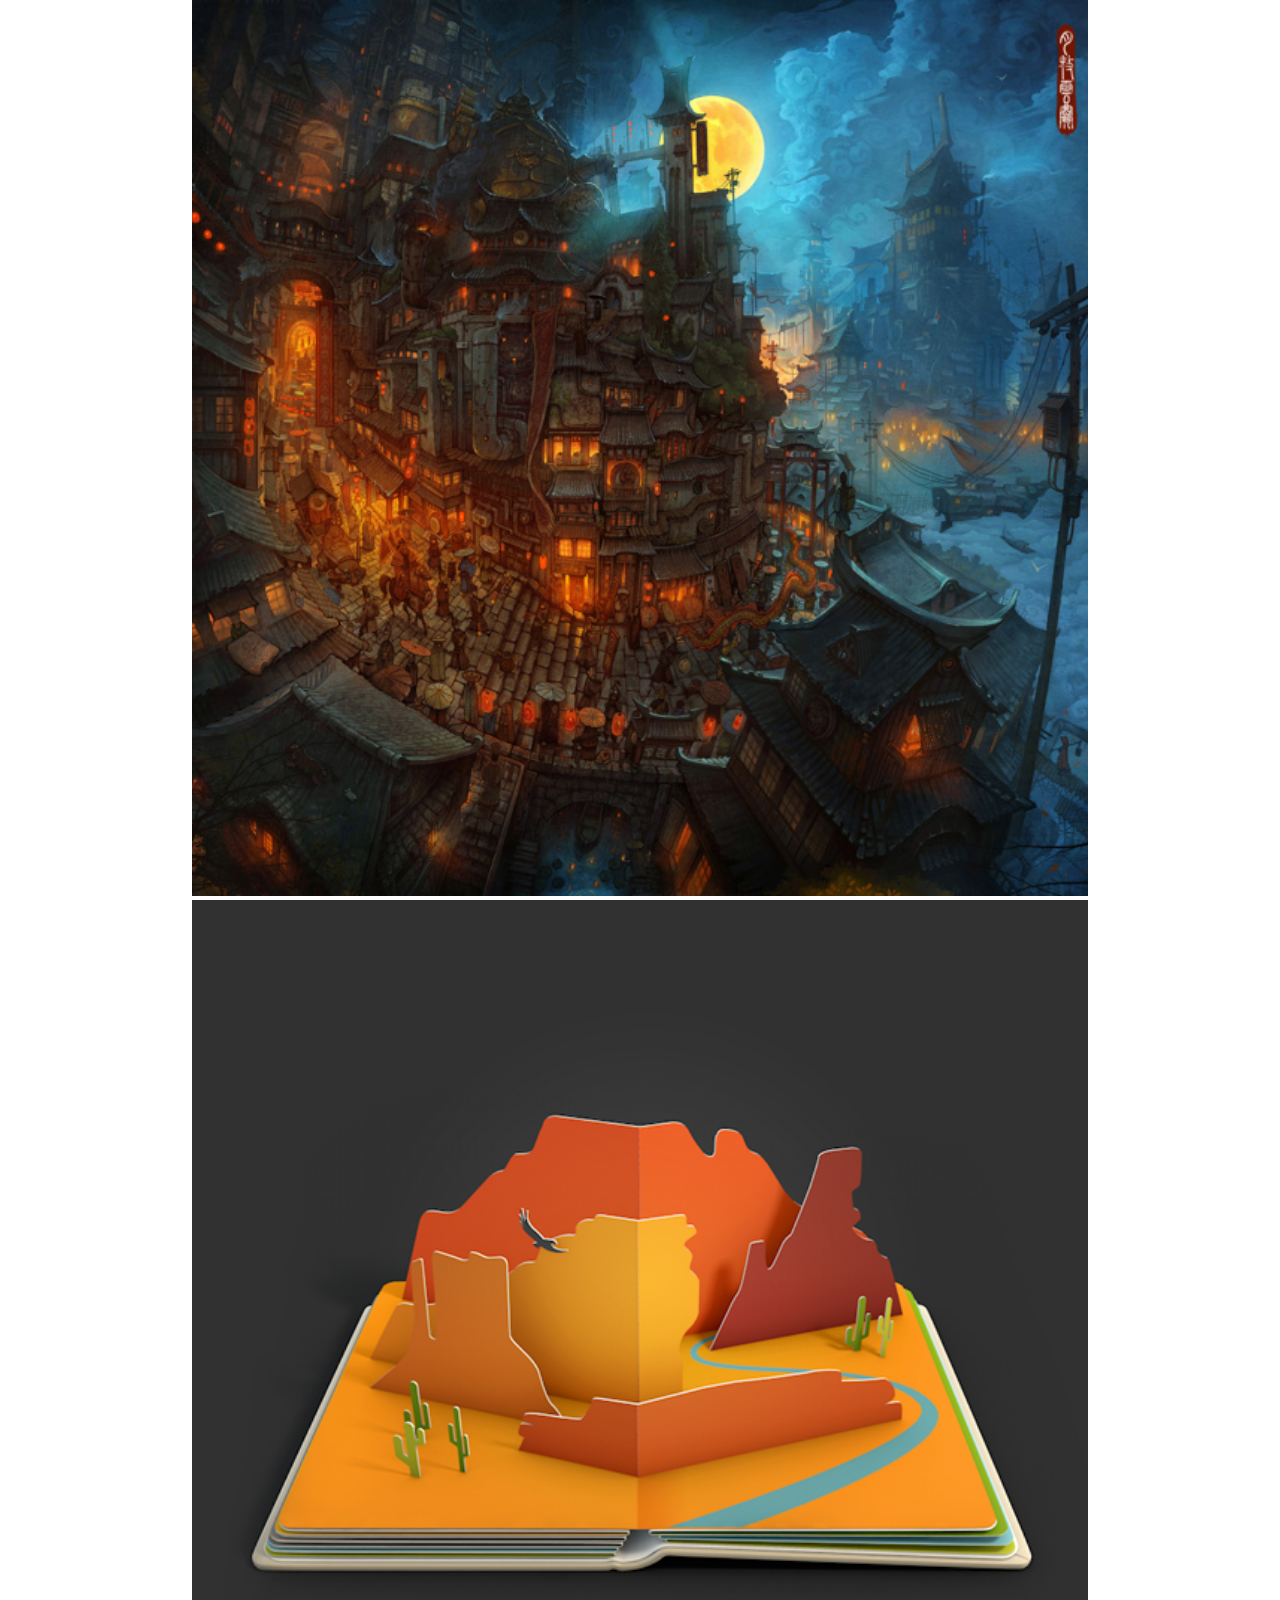
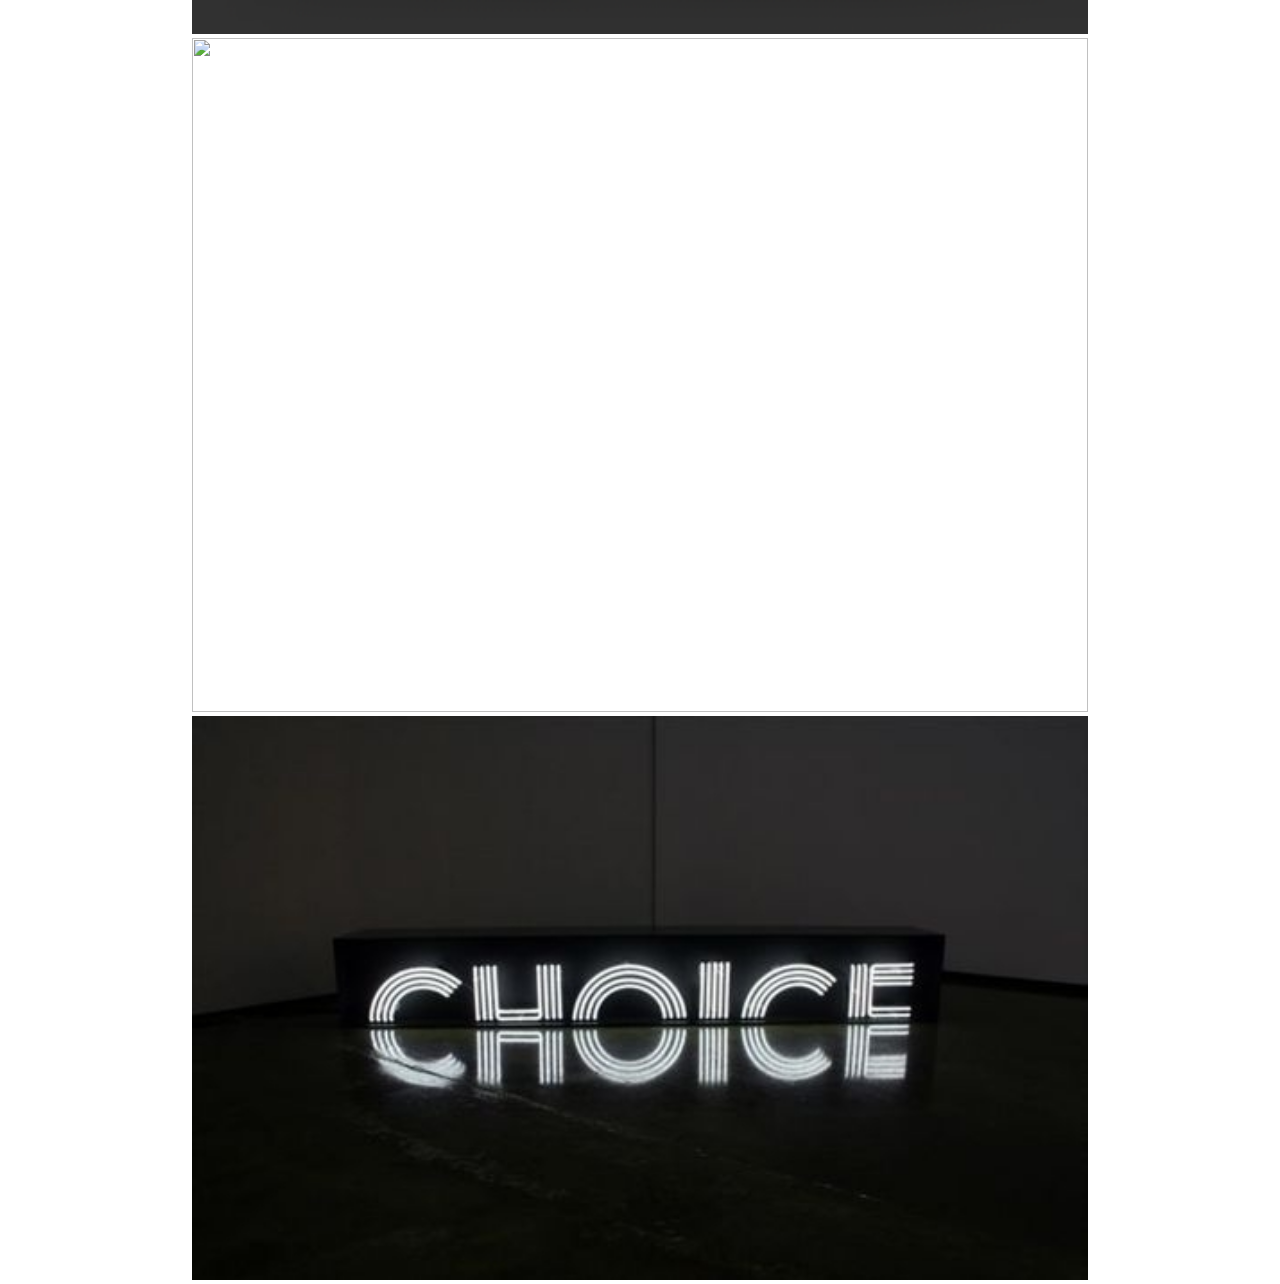
==== index.html @ 01463ad2 "About to bug-fix with multiple images" ====
<!DOCTYPE html>
<html lang="en">
<head>
	<meta charset="UTF-8">
	<title>crackedImg</title>
	<link rel="stylesheet" href="styles/styles.css">
</head>
<body>
	<div class="wrapper clearfix">
		
		<div>
			<img src="images/9d5d58497e0741fa01ae45ed56ce94bb.jpg" height="526" width="700" alt="">
		</div>
		<div>
			<img src="images/38ab490ac9da95a3adce149856a6990c.png" height="526" width="700" alt="">
		</div>
		<div>
			<img src="images/1483011695.jpg" height="526" width="700" alt="">
		</div>
		<div>
			<img src="images/1177456442404_Od2iTbej_l.jpg" height="526" width="700" alt="">
		</div>

	</div>


	<script src="https://ajax.googleapis.com/ajax/libs/jquery/1.10.2/jquery.min.js"></script>
	<script src="script/crackedImg.js"></script>
	<script src="script/script.js"></script>
</body>
</html>
---- styles/styles.css ----
article,aside,details,figcaption,figure,footer,header,hgroup,nav,section,summary{display:block}audio,canvas,video{display:inline-block}audio:not([controls]){display:none;height:0}[hidden]{display:none}html{font-family:sans-serif;-webkit-text-size-adjust:100%;-ms-text-size-adjust:100%}a:focus{outline:thin dotted}a:active,a:hover{outline:0}h1{font-size:2em}abbr[title]{border-bottom:1px dotted}b,strong{font-weight:700}dfn{font-style:italic}mark{background:#ff0;color:#000}code,kbd,pre,samp{font-family:monospace,serif;font-size:1em}pre{white-space:pre-wrap;word-wrap:break-word}q{quotes:\201C \201D \2018 \2019}small{font-size:80%}sub,sup{font-size:75%;line-height:0;position:relative;vertical-align:baseline}sup{top:-0.5em}sub{bottom:-0.25em}img{border:0}svg:not(:root){overflow:hidden}fieldset{border:1px solid silver;margin:0 2px;padding:0.35em 0.625em 0.75em}button,input,select,textarea{font-family:inherit;font-size:100%;margin:0}button,input{line-height:normal}button,html input[type=button],input[type=reset],input[type=submit]{-webkit-appearance:button;cursor:pointer}button[disabled],input[disabled]{cursor:default}input[type=checkbox],input[type=radio]{box-sizing:border-box;padding:0}input[type=search]{-webkit-appearance:textfield;-moz-box-sizing:content-box;-webkit-box-sizing:content-box;box-sizing:content-box}input[type=search]::-webkit-search-cancel-button,input[type=search]::-webkit-search-decoration{-webkit-appearance:none}textarea{overflow:auto;vertical-align:top}table{border-collapse:collapse;border-spacing:0}body,figure{margin:0}legend,button::-moz-focus-inner,input::-moz-focus-inner{border:0;padding:0}.clearfix:after{visibility:hidden;display:block;font-size:0;content:" ";clear:both;height:0}*{-moz-box-sizing:border-box;-webkit-box-sizing:border-box;box-sizing:border-box}html,body,img{width:100%;height:100%;margin:0;padding:0}.wrapper{width:70%;height:70%;margin:0 auto;position:relative}.box{position:realtive;border:1px solid rgba(0,0,0,0.2)}.hider{opacity:0}.crack1{position:absolute;-webkit-clip-path:polygon(33% 0%, 33% 50%, 0% 50%, 0% 0%);opacity:1}.crack2{position:absolute;-webkit-clip-path:polygon(66% 0%, 66% 50%, 33% 50%, 33% 0%);opacity:0.9}.crack3{position:absolute;-webkit-clip-path:polygon(100% 0%, 100% 50%, 66% 50%, 66% 0%);opacity:0.7}.crack4{position:absolute;-webkit-clip-path:polygon(100% 50%, 100% 100%, 66% 100%, 66% 50%);opacity:0.6}.crack5{position:absolute;-webkit-clip-path:polygon(66% 50%, 66% 100%, 33% 100%, 33% 50%);opacity:0.5}.crack6{position:absolute;-webkit-clip-path:polygon(33% 25%, 33% 100%, 0% 100%, 0% 25%);opacity:0.4}
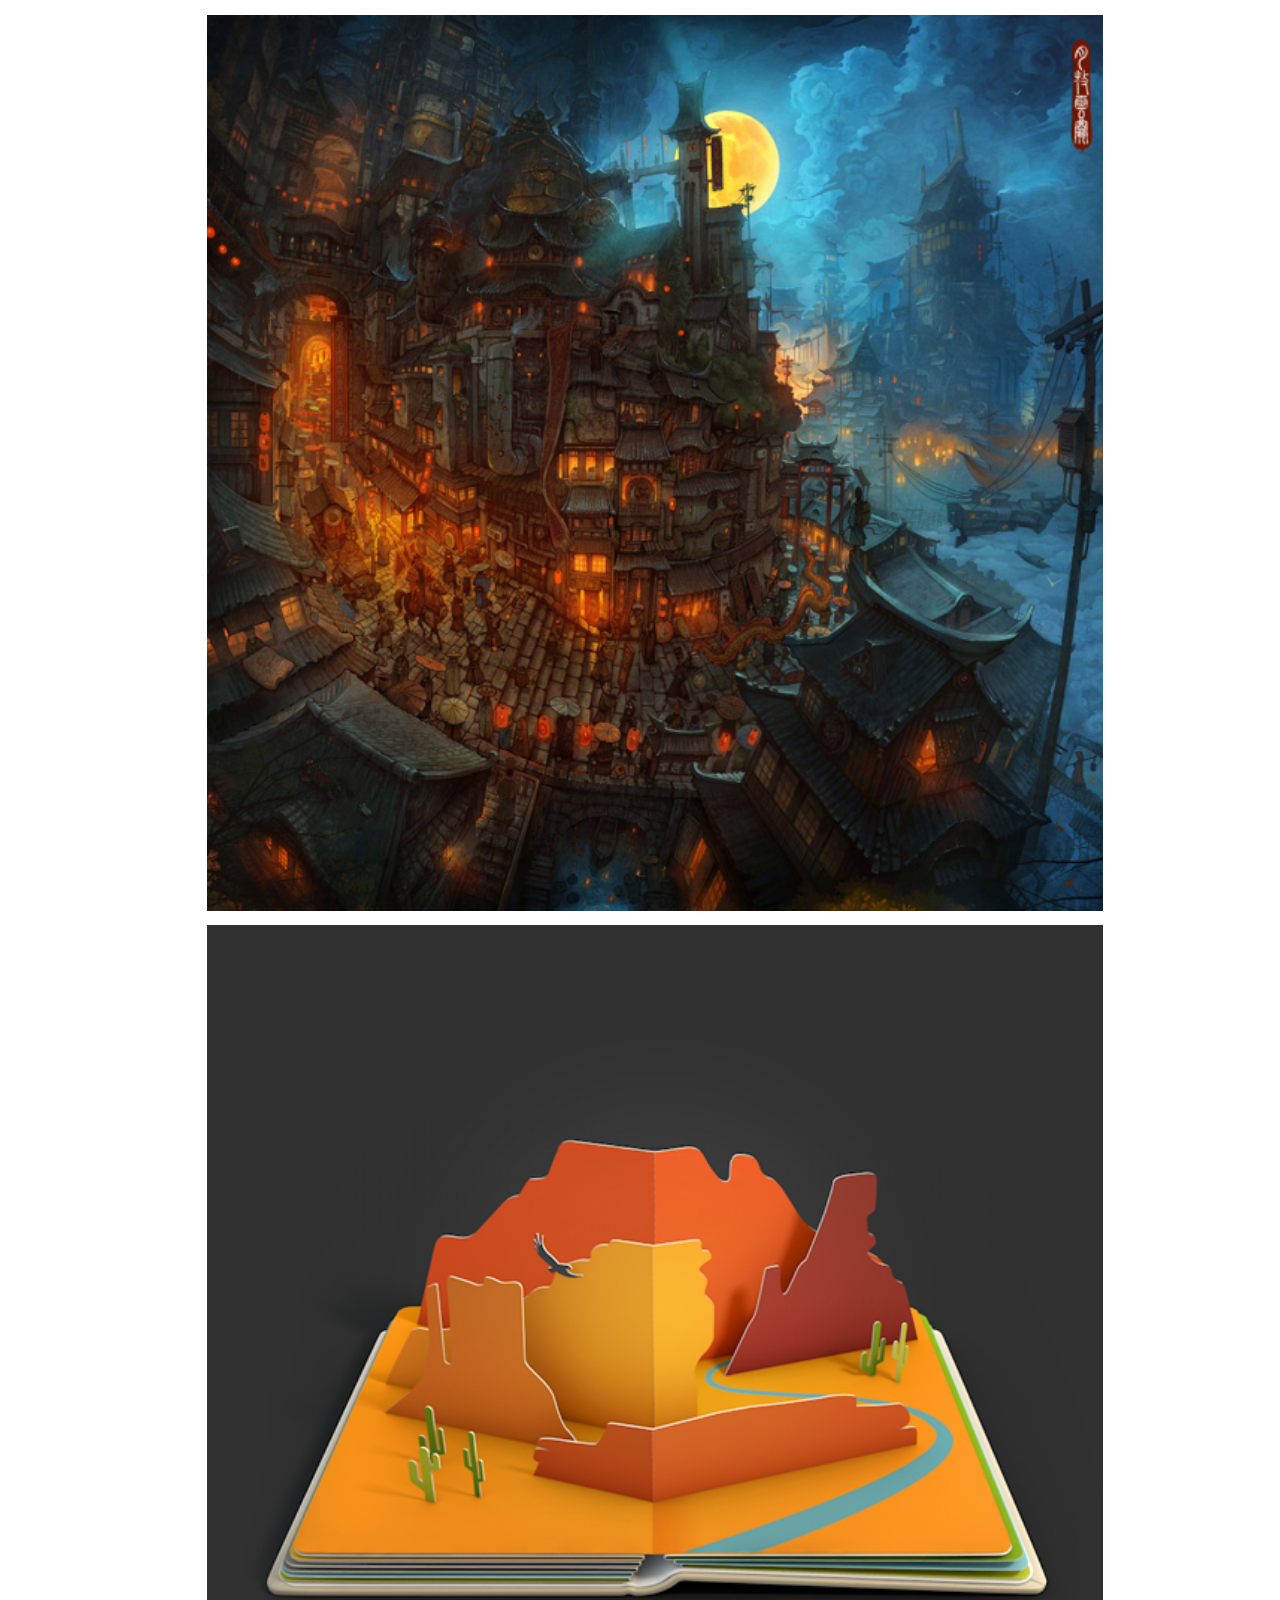
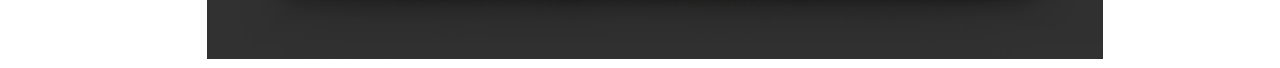
==== commit f0638836: "Plugin finished. Documentation page still needed" ====
--- a/index.html
+++ b/index.html
@@ -8,24 +8,24 @@
 <body>
 	<div class="wrapper clearfix">
 		
-		<div>
+		<div class="img_holder">
 			<img src="images/9d5d58497e0741fa01ae45ed56ce94bb.jpg" height="526" width="700" alt="">
 		</div>
 		<div>
 			<img src="images/38ab490ac9da95a3adce149856a6990c.png" height="526" width="700" alt="">
 		</div>
-		<div>
+		<!-- <div>
 			<img src="images/1483011695.jpg" height="526" width="700" alt="">
 		</div>
 		<div>
 			<img src="images/1177456442404_Od2iTbej_l.jpg" height="526" width="700" alt="">
-		</div>
+		</div> -->
 
 	</div>
 
 
 	<script src="https://ajax.googleapis.com/ajax/libs/jquery/1.10.2/jquery.min.js"></script>
-	<script src="script/crackedImg.js"></script>
+	<script src="script/jquery.crackerJack.js"></script>
 	<script src="script/script.js"></script>
 </body>
 </html>--- a/styles/styles.css
+++ b/styles/styles.css
@@ -1 +1 @@
-article,aside,details,figcaption,figure,footer,header,hgroup,nav,section,summary{display:block}audio,canvas,video{display:inline-block}audio:not([controls]){display:none;height:0}[hidden]{display:none}html{font-family:sans-serif;-webkit-text-size-adjust:100%;-ms-text-size-adjust:100%}a:focus{outline:thin dotted}a:active,a:hover{outline:0}h1{font-size:2em}abbr[title]{border-bottom:1px dotted}b,strong{font-weight:700}dfn{font-style:italic}mark{background:#ff0;color:#000}code,kbd,pre,samp{font-family:monospace,serif;font-size:1em}pre{white-space:pre-wrap;word-wrap:break-word}q{quotes:\201C \201D \2018 \2019}small{font-size:80%}sub,sup{font-size:75%;line-height:0;position:relative;vertical-align:baseline}sup{top:-0.5em}sub{bottom:-0.25em}img{border:0}svg:not(:root){overflow:hidden}fieldset{border:1px solid silver;margin:0 2px;padding:0.35em 0.625em 0.75em}button,input,select,textarea{font-family:inherit;font-size:100%;margin:0}button,input{line-height:normal}button,html input[type=button],input[type=reset],input[type=submit]{-webkit-appearance:button;cursor:pointer}button[disabled],input[disabled]{cursor:default}input[type=checkbox],input[type=radio]{box-sizing:border-box;padding:0}input[type=search]{-webkit-appearance:textfield;-moz-box-sizing:content-box;-webkit-box-sizing:content-box;box-sizing:content-box}input[type=search]::-webkit-search-cancel-button,input[type=search]::-webkit-search-decoration{-webkit-appearance:none}textarea{overflow:auto;vertical-align:top}table{border-collapse:collapse;border-spacing:0}body,figure{margin:0}legend,button::-moz-focus-inner,input::-moz-focus-inner{border:0;padding:0}.clearfix:after{visibility:hidden;display:block;font-size:0;content:" ";clear:both;height:0}*{-moz-box-sizing:border-box;-webkit-box-sizing:border-box;box-sizing:border-box}html,body,img{width:100%;height:100%;margin:0;padding:0}.wrapper{width:70%;height:70%;margin:0 auto;position:relative}.box{position:realtive;border:1px solid rgba(0,0,0,0.2)}.hider{opacity:0}.crack1{position:absolute;-webkit-clip-path:polygon(33% 0%, 33% 50%, 0% 50%, 0% 0%);opacity:1}.crack2{position:absolute;-webkit-clip-path:polygon(66% 0%, 66% 50%, 33% 50%, 33% 0%);opacity:0.9}.crack3{position:absolute;-webkit-clip-path:polygon(100% 0%, 100% 50%, 66% 50%, 66% 0%);opacity:0.7}.crack4{position:absolute;-webkit-clip-path:polygon(100% 50%, 100% 100%, 66% 100%, 66% 50%);opacity:0.6}.crack5{position:absolute;-webkit-clip-path:polygon(66% 50%, 66% 100%, 33% 100%, 33% 50%);opacity:0.5}.crack6{position:absolute;-webkit-clip-path:polygon(33% 25%, 33% 100%, 0% 100%, 0% 25%);opacity:0.4}+article,aside,details,figcaption,figure,footer,header,hgroup,nav,section,summary{display:block}audio,canvas,video{display:inline-block}audio:not([controls]){display:none;height:0}[hidden]{display:none}html{font-family:sans-serif;-webkit-text-size-adjust:100%;-ms-text-size-adjust:100%}a:focus{outline:thin dotted}a:active,a:hover{outline:0}h1{font-size:2em}abbr[title]{border-bottom:1px dotted}b,strong{font-weight:700}dfn{font-style:italic}mark{background:#ff0;color:#000}code,kbd,pre,samp{font-family:monospace,serif;font-size:1em}pre{white-space:pre-wrap;word-wrap:break-word}q{quotes:\201C \201D \2018 \2019}small{font-size:80%}sub,sup{font-size:75%;line-height:0;position:relative;vertical-align:baseline}sup{top:-0.5em}sub{bottom:-0.25em}img{border:0}svg:not(:root){overflow:hidden}fieldset{border:1px solid silver;margin:0 2px;padding:0.35em 0.625em 0.75em}button,input,select,textarea{font-family:inherit;font-size:100%;margin:0}button,input{line-height:normal}button,html input[type=button],input[type=reset],input[type=submit]{-webkit-appearance:button;cursor:pointer}button[disabled],input[disabled]{cursor:default}input[type=checkbox],input[type=radio]{box-sizing:border-box;padding:0}input[type=search]{-webkit-appearance:textfield;-moz-box-sizing:content-box;-webkit-box-sizing:content-box;box-sizing:content-box}input[type=search]::-webkit-search-cancel-button,input[type=search]::-webkit-search-decoration{-webkit-appearance:none}textarea{overflow:auto;vertical-align:top}table{border-collapse:collapse;border-spacing:0}body,figure{margin:0}legend,button::-moz-focus-inner,input::-moz-focus-inner{border:0;padding:0}.clearfix:after{visibility:hidden;display:block;font-size:0;content:" ";clear:both;height:0}*{-moz-box-sizing:border-box;-webkit-box-sizing:border-box;box-sizing:border-box}html,body,img{width:100%;height:100%;margin:5px;padding:0}.wrapper{width:70%;height:70%;margin:0 auto;position:relative}.img_holder{position:relative}.hider{display:none}.box1,.box2,.box3,.box4,.box5,.box6,.box7,.box8,.box9,.box10,.box11,.box12,.box13,.box14,.box15,.box16,.box17,.box18,.box19,.box20,.box21,.box22{position:relative}.crack1{position:absolute;-webkit-animation:go_01 2.5s cubic-bezier(0.47, 0, 0.745, 0.715);-webkit-animation-fill-mode:both}@-webkit-keyframes go_01{0%{-webkit-clip-path:polygon(16% 0%, 28.1% 21%, 40.1% 33%, 50% 50%, 36% 40%, 22% 33%, 0% 16%, 0% 0%);padding-top:0}95%{-webkit-clip-path:polygon(16% 0%, 28.1% 21%, 40.1% 33%, 50% 49.9%, 36% 40%, 22% 33%, 0% 15.5%, 0% 0%);padding-top:0}100%{-webkit-clip-path:polygon(16% 0.5%, 27.5% 21%, 40% 33%, 50% 49.5%, 36% 40%, 22% 33%, 0% 16%, 0% 0%);padding-top:5px}}.crack2{position:absolute;-webkit-animation:go_02 2.5s cubic-bezier(0.47, 0, 0.745, 0.715);-webkit-animation-fill-mode:both}@-webkit-keyframes go_02{0%{-webkit-clip-path:polygon(33% 0%, 40.1% 18%, 45.1% 30%, 50% 50%, 40% 33%, 28% 21%, 16% 0%, 24% 0%)}95%{-webkit-clip-path:polygon(33% 0%, 40.1% 18%, 45.1% 30%, 50% 50%, 40% 33%, 28% 21%, 16% 0%, 24% 0%)}100%{-webkit-clip-path:polygon(31.9% 0.5%, 39.65% 18%, 44.9% 30%, 50% 50%, 40% 33%, 28% 21%, 16% 0%, 24% 0%)}}.crack3{position:absolute;-webkit-animation:go_03 2.5s cubic-bezier(0.47, 0, 0.745, 0.715);-webkit-animation-fill-mode:both}@-webkit-keyframes go_03{0%{-webkit-clip-path:polygon(50% 0%, 50.1% 16%, 50.1% 33%, 50% 50%, 45% 30%, 40% 18%, 33% 0%, 41% 0%);padding-top:0}95%{-webkit-clip-path:polygon(49.5% 0%, 50.1% 16%, 50.1% 33%, 50% 50%, 45.1% 30%, 40% 18%, 33.5% 0%, 41% 0%);padding-top:0}100%{-webkit-clip-path:polygon(49% 0%, 50% 16%, 50% 33%, 50% 50%, 45% 30%, 40.2% 18%, 34% 2%, 41% 0.3%);padding-top:5px}}.crack4{position:absolute;-webkit-animation:go_04 2.5s cubic-bezier(0.47, 0, 0.745, 0.715);-webkit-animation-fill-mode:both}@-webkit-keyframes go_04{0%{-webkit-clip-path:polygon(66% 0%, 60.1% 18%, 55.1% 30%, 50% 50%, 50% 33%, 50% 16%, 50% 0%, 58% 0%)}95%{-webkit-clip-path:polygon(66% 0%, 59.5% 18%, 54.8% 30%, 50% 50%, 50% 33%, 50% 16%, 50% 0%, 58% 0%)}100%{-webkit-clip-path:polygon(65% 0%, 60% 18%, 54.6% 30%, 50% 50%, 50.1% 33%, 50.25% 16%, 52% 0.15%, 54% 1%)}}.crack5{position:absolute;-webkit-animation:go_05 2.5s cubic-bezier(0.47, 0, 0.745, 0.715);-webkit-animation-fill-mode:both}@-webkit-keyframes go_05{0%{-webkit-clip-path:polygon(83% 0%, 72.1% 21%, 58.1% 33%, 50% 50%, 55% 30%, 60% 18%, 66% 0%, 74% 0%);padding-bottom:0}95%{-webkit-clip-path:polygon(83% 0%, 72.1% 21%, 58.1% 33%, 50% 50%, 55% 30%, 60% 18%, 66% 0%, 74% 0%);padding-bottom:0}100%{-webkit-clip-path:polygon(81.5% 1.6%, 72% 21%, 57.8% 33.2%, 50% 50%, 55% 30%, 60% 18%, 66% 0%, 81.5% 0%);padding-bottom:5px}}.crack6{position:absolute;-webkit-animation:go_06 2.5s cubic-bezier(0.47, 0, 0.745, 0.715);-webkit-animation-fill-mode:both}@-webkit-keyframes go_06{0%{-webkit-clip-path:polygon(100% 0%, 100% 16%, 77% 33.1%, 63% 40.1%, 50% 50%, 58% 33%, 72% 21%, 83% 0%);padding-left:0}95%{-webkit-clip-path:polygon(100% 0%, 100% 16%, 77% 32.5%, 63% 40.1%, 50% 50%, 58% 33%, 72% 21%, 83% 0%);padding-left:0}100%{-webkit-clip-path:polygon(97% 1%, 100% 16%, 77% 32%, 63% 40%, 50% 50%, 58% 33%, 72% 21%, 83% 0%);padding-left:5px}}.crack7{position:absolute;-webkit-animation:go_07 2.5s cubic-bezier(0.47, 0, 0.745, 0.715);-webkit-animation-fill-mode:both}@-webkit-keyframes go_07{0%{-webkit-clip-path:polygon(100% 16%, 100% 25%, 100% 33%, 80% 40.1%, 64.1% 45%, 50% 50%, 63% 40%, 77% 33%);padding-right:0}95%{-webkit-clip-path:polygon(100% 16%, 100% 25%, 100% 32%, 80% 39.9%, 64.1% 45%, 50% 50%, 63% 40%, 77% 33%);padding-right:0}100%{-webkit-clip-path:polygon(100% 16%, 100% 26%, 100% 32.5%, 80% 39.8%, 64% 45%, 50% 50%, 63% 40%, 77% 33%);padding-right:5px}}.crack8{position:absolute;-webkit-animation:go_08 2.5s cubic-bezier(0.47, 0, 0.745, 0.715);-webkit-animation-fill-mode:both}@-webkit-keyframes go_08{0%{-webkit-clip-path:polygon(100% 33%, 100% 44%, 100% 50%, 83% 50.1%, 66% 50%, 50% 50%, 64% 45%, 80% 40%)}95%{-webkit-clip-path:polygon(100% 33%, 100% 44%, 100% 50%, 83% 50.1%, 66% 49.5%, 50% 50%, 64% 45%, 80% 40%)}100%{-webkit-clip-path:polygon(100% 33%, 100% 44%, 100% 50%, 83% 50%, 66% 49.8%, 50.4% 50%, 64% 45%, 80% 40%)}}.crack9{position:absolute;-webkit-animation:go_09 2.5s cubic-bezier(0.47, 0, 0.745, 0.715);-webkit-animation-fill-mode:both}@-webkit-keyframes go_09{0%{-webkit-clip-path:polygon(100% 50%, 100% 58%, 100% 66%, 80% 60.1%, 64% 60.1%, 50% 50%, 66% 50%, 83% 50%);padding-right:0}95%{-webkit-clip-path:polygon(100% 50%, 100% 58%, 100% 66%, 80% 60.1%, 64% 59.9%, 50% 50%, 66% 50%, 83% 50%);padding-right:0}100%{-webkit-clip-path:polygon(100% 50%, 100% 58%, 100% 66%, 80% 59.8%, 64% 59.8%, 50% 50%, 66% 50%, 83% 50%);padding-right:3px}}.crack10{position:absolute;-webkit-animation:go_10 2.5s cubic-bezier(0.47, 0, 0.745, 0.715);-webkit-animation-fill-mode:both}@-webkit-keyframes go_10{0%{-webkit-clip-path:polygon(100% 66%, 100% 74%, 100% 83%, 76.9% 70%, 63% 64.1%, 50% 50%, 64% 60%, 80% 60%);padding-top:0}95%{-webkit-clip-path:polygon(100% 66%, 100% 74%, 100% 83%, 76.9% 70%, 63% 64.1%, 50% 50%, 64% 60%, 80% 60%);padding-top:0}100%{-webkit-clip-path:polygon(100% 66%, 100% 74%, 100% 83%, 77% 70%, 63% 63.7%, 50% 50%, 64% 60%, 80% 60%);padding-top:10px}}.crack11{position:absolute;-webkit-animation:go_11 2.5s cubic-bezier(0.47, 0, 0.745, 0.715);-webkit-animation-fill-mode:both}@-webkit-keyframes go_11{0%{-webkit-clip-path:polygon(100% 83%, 100% 100%, 83% 100%, 71.9% 75%, 58% 66.1%, 50% 50%, 63% 64%, 77% 70%)}95%{-webkit-clip-path:polygon(100% 83%, 100% 100%, 83% 99%, 71.9% 75%, 58% 66.1%, 50% 50%, 63% 64%, 77% 70%)}100%{-webkit-clip-path:polygon(100% 84%, 100% 100%, 84% 98%, 72% 75%, 58% 66%, 50% 50%, 63% 64%, 77% 68.6%)}}.crack12{position:absolute;-webkit-animation:go_12 2.5s cubic-bezier(0.47, 0, 0.745, 0.715);-webkit-animation-fill-mode:both}@-webkit-keyframes go_12{0%{-webkit-clip-path:polygon(72% 75%, 83% 100%, 74% 100%, 66% 100%, 59.9% 80%, 54.9% 70%, 50% 50%, 58% 66%)}95%{-webkit-clip-path:polygon(72% 75%, 83% 100%, 74% 100%, 66% 100%, 59.9% 80%, 54.9% 70%, 50% 50%, 58% 66%)}100%{-webkit-clip-path:polygon(72% 75%, 83% 100%, 74% 100%, 66% 100%, 60% 80%, 55% 70%, 50% 50%, 57.7% 66%)}}.crack13{position:absolute;-webkit-animation:go_13 2.5s cubic-bezier(0.47, 0, 0.745, 0.715);-webkit-animation-fill-mode:both}@-webkit-keyframes go_13{0%{-webkit-clip-path:polygon(60% 80%, 66% 100%, 58% 100%, 49.9% 100%, 50% 83%, 49.9% 66%, 50% 50%, 55% 70%);padding-bottom:0}95%{-webkit-clip-path:polygon(60% 80%, 66% 100%, 58% 100%, 49.9% 100%, 50% 83%, 49.9% 66%, 50% 51%, 55% 65%);padding-bottom:0}100%{-webkit-clip-path:polygon(59.9% 80%, 65% 100%, 58% 100%, 50% 100%, 50% 83%, 50% 66%, 50% 53.5%, 55% 70%);padding-bottom:10px}}.crack14{position:absolute;-webkit-animation:go_14 2.5s cubic-bezier(0.47, 0, 0.745, 0.715);-webkit-animation-fill-mode:both}@-webkit-keyframes go_14{0%{-webkit-clip-path:polygon(50% 50%, 50% 66%, 50% 83%, 50% 100%, 41% 100%, 33% 100%, 39.9% 80%, 45% 70%)}95%{-webkit-clip-path:polygon(50% 50%, 50% 66%, 50% 83%, 50% 100%, 41% 100%, 33% 100%, 39.9% 80%, 45% 70%)}100%{-webkit-clip-path:polygon(50% 50%, 49.8% 66%, 49.6% 83%, 49% 98%, 25% 100%, 33% 100%, 40% 80%, 45% 70%)}}.crack15{position:absolute;-webkit-animation:go_15 2.5s cubic-bezier(0.47, 0, 0.745, 0.715);-webkit-animation-fill-mode:both}@-webkit-keyframes go_15{0%{-webkit-clip-path:polygon(50% 50%, 45.1% 70%, 40% 80%, 33% 100%, 24% 100%, 16% 100%, 27.9% 75%, 40% 66%)}95%{-webkit-clip-path:polygon(49.9% 50%, 45.1% 70%, 40% 80%, 33% 100%, 24% 100%, 16.5% 100%, 27.9% 75%, 40% 66%)}100%{-webkit-clip-path:polygon(49.85% 50%, 44.5% 70%, 40% 80%, 31% 100%, 24% 100%, 16% 100%, 28% 75.4%, 40% 66%)}}.crack16{position:absolute;-webkit-animation:go_16 2.5s cubic-bezier(0.47, 0, 0.745, 0.715);-webkit-animation-fill-mode:both}@-webkit-keyframes go_16{0%{-webkit-clip-path:polygon(50% 50%, 40% 66.1%, 28% 75%, 16% 100%, 0% 100%, 0% 83%, 22% 69.9%, 36% 66%)}95%{-webkit-clip-path:polygon(50% 50%, 40% 66.1%, 28% 75%, 16% 100%, 0% 100%, 0% 83%, 22% 69.9%, 36% 66%)}100%{-webkit-clip-path:polygon(50% 50%, 40% 66%, 27.5% 74.75%, 14% 99.6%, 0% 100%, 0% 83%, 22% 70%, 36% 66%)}}.crack17{position:absolute;-webkit-animation:go_17 2.5s cubic-bezier(0.47, 0, 0.745, 0.715);-webkit-animation-fill-mode:both}@-webkit-keyframes go_17{0%{-webkit-clip-path:polygon(50% 50%, 36% 66.1%, 22% 70%, 0% 83%, 0% 74%, 0% 66%, 18% 59.9%, 34% 60%);padding-left:0}95%{-webkit-clip-path:polygon(50% 50%, 36% 66.1%, 22% 70%, 0% 83%, 0% 74%, 0% 66%, 18% 59.9%, 34% 60%);padding-left:0}100%{-webkit-clip-path:polygon(49% 51%, 36% 65.5%, 22% 70%, 0% 82.5%, 0% 74%, 0% 66%, 18% 60%, 34% 60%);padding-left:5px}}.crack18{position:absolute;-webkit-animation:go_18 2.5s cubic-bezier(0.47, 0, 0.745, 0.715);-webkit-animation-fill-mode:both}@-webkit-keyframes go_18{0%{-webkit-clip-path:polygon(50% 50%, 34% 60.1%, 18% 60%, 0% 66%, 0% 58%, 0% 50%, 16% 50%, 32% 50%);padding-left:0}95%{-webkit-clip-path:polygon(50% 50%, 34% 60.1%, 18% 60%, 0% 65.5%, 0% 58%, 0% 50%, 16% 50%, 32% 50.3%);padding-left:0}100%{-webkit-clip-path:polygon(50% 50%, 34% 60%, 18% 60%, 0% 64%, 0% 58%, 0% 50%, 16% 50%, 32% 51%);padding-left:5px}}.crack19{position:absolute;-webkit-animation:go_19 2.5s cubic-bezier(0.47, 0, 0.745, 0.715);-webkit-animation-fill-mode:both}@-webkit-keyframes go_19{0%{-webkit-clip-path:polygon(34% 45%, 50% 50%, 32% 50%, 16% 50%, 0% 50%, 0% 41%, 0% 33%, 18% 39.9%)}95%{-webkit-clip-path:polygon(34% 45%, 50% 50%, 32% 50%, 16% 50%, 0% 50%, 0% 41%, 0% 33%, 18% 39.9%)}100%{-webkit-clip-path:polygon(34% 45%, 49% 50%, 33% 50%, 16% 49.6%, 0% 50%, 1% 41%, 0% 34%, 18% 40%)}}.crack20{position:absolute;-webkit-animation:go_20 2.5s cubic-bezier(0.47, 0, 0.745, 0.715);-webkit-animation-fill-mode:both}@-webkit-keyframes go_20{0%{-webkit-clip-path:polygon(36% 39.9%, 50% 50%, 34% 45.1%, 18% 40%, 0% 33%, 0% 24%, 0% 16%, 22% 32.9%);padding-right:0}95%{-webkit-clip-path:polygon(36% 39.9%, 50% 50%, 34% 45.1%, 18% 40%, 0% 33%, 0% 24%, 0% 16%, 22% 32.9%);padding-right:0}100%{-webkit-clip-path:polygon(36% 40%, 50% 50%, 34% 45%, 18% 40%, 0% 33%, 0% 24%, 0% 18%, 22% 33%);padding-right:5px}}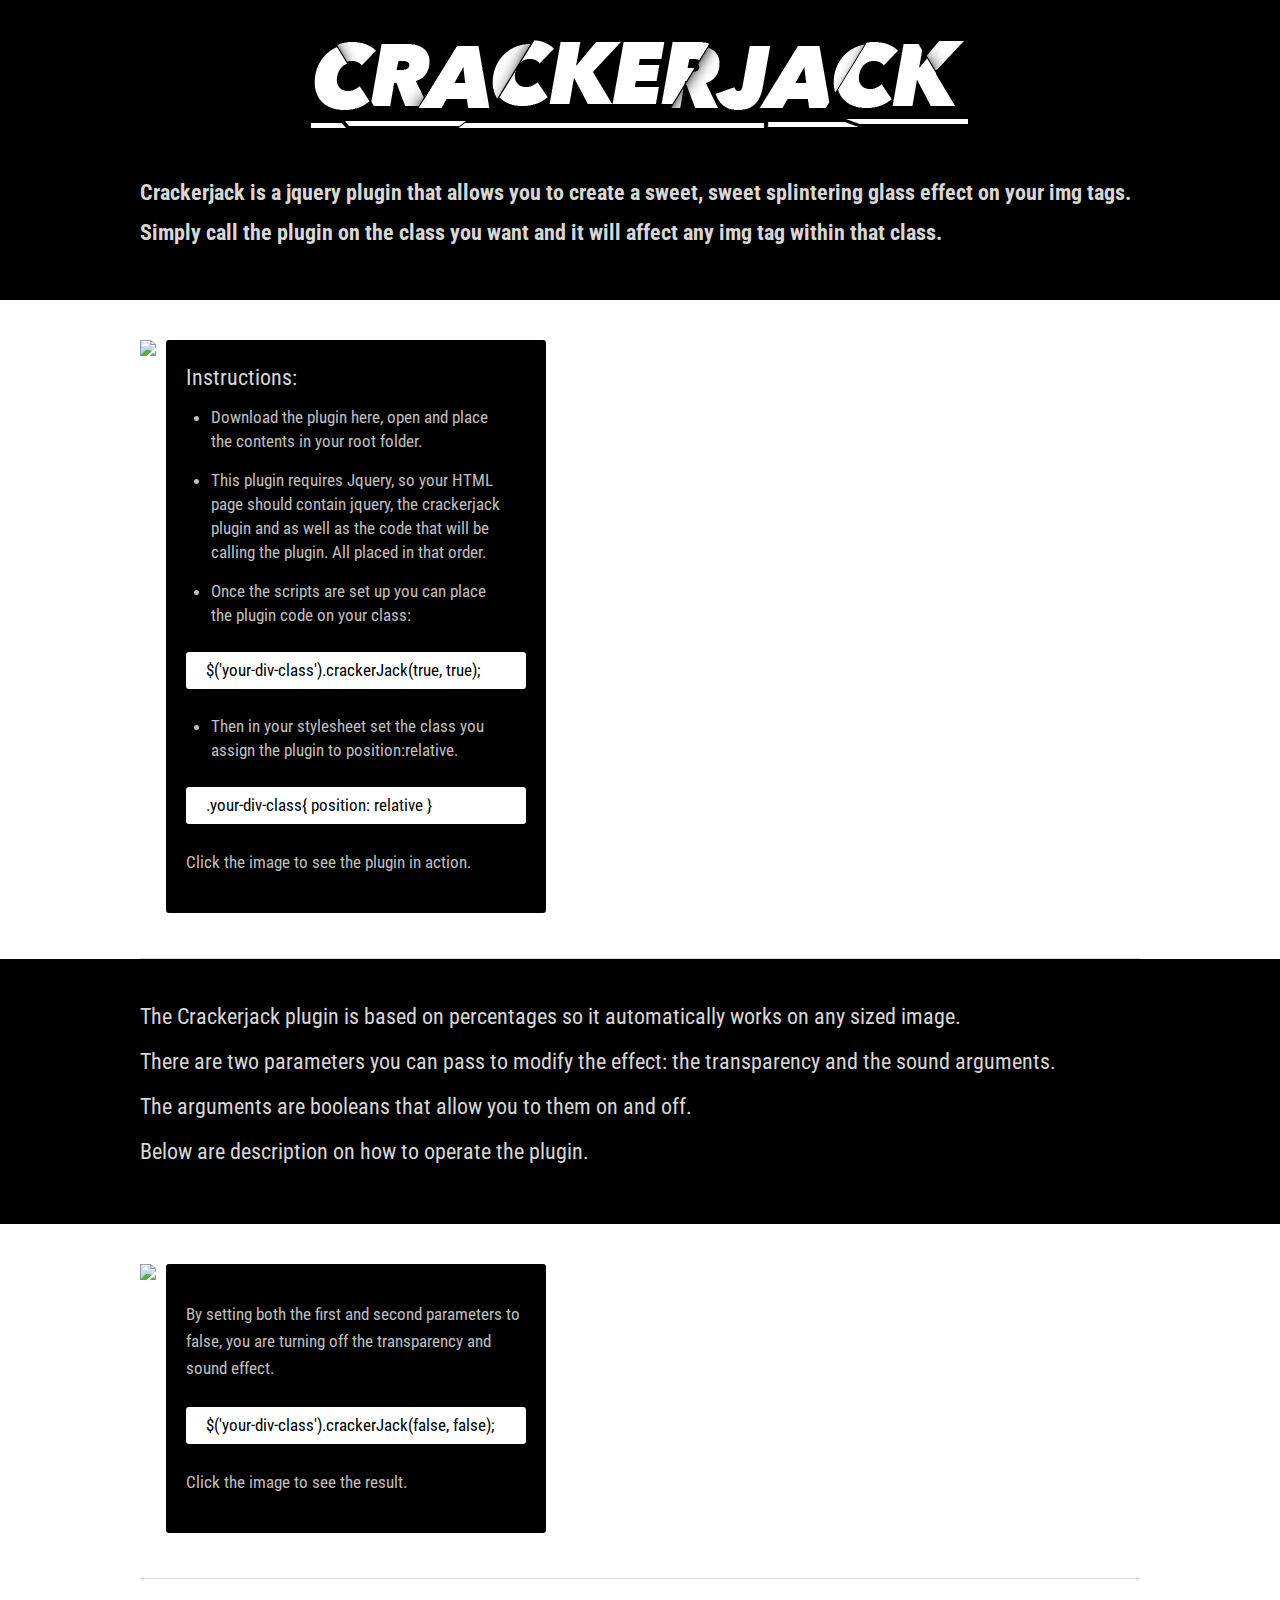
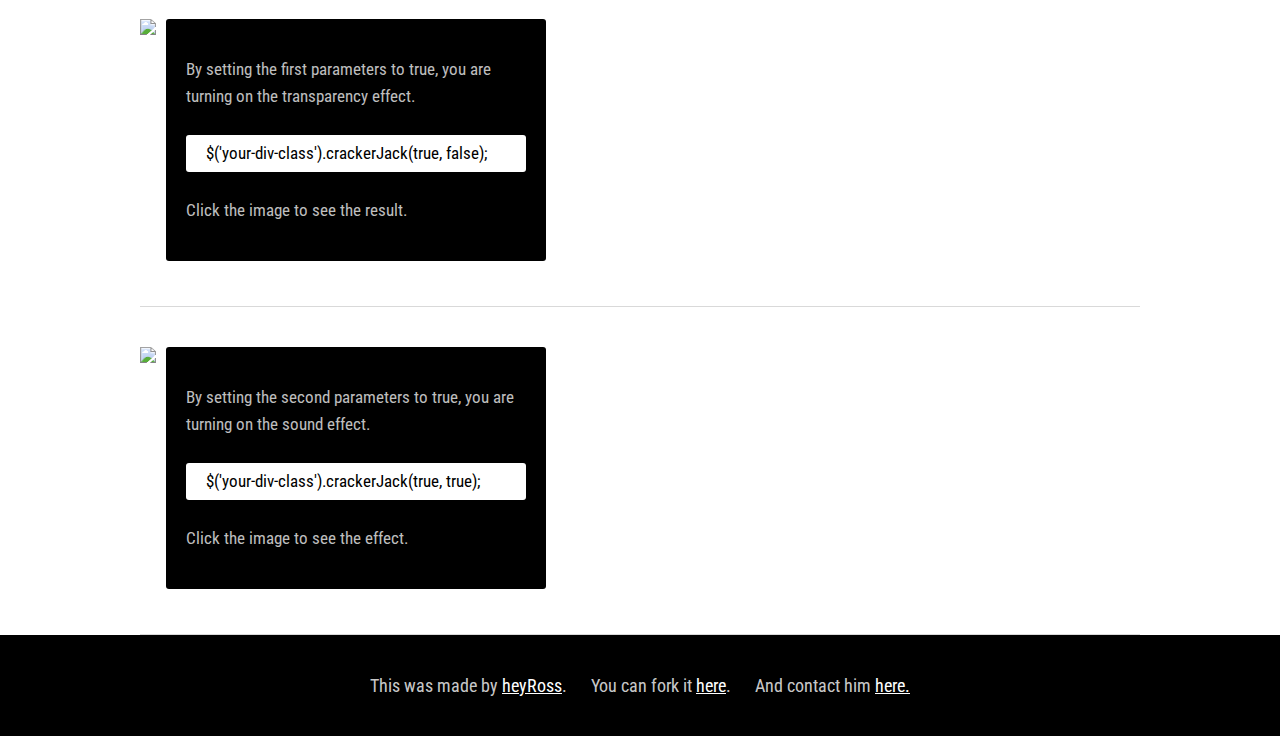
==== commit c8cd22fe: "Began the documentation" ====
--- a/index.html
+++ b/index.html
@@ -2,26 +2,97 @@
 <html lang="en">
 <head>
 	<meta charset="UTF-8">
-	<title>crackedImg</title>
+	<title>C R A C K E R J A C K</title>
 	<link rel="stylesheet" href="styles/styles.css">
+	<link rel="stylesheet" href="styles/crackerjack.css">
+	<link href='http://fonts.googleapis.com/css?family=Roboto+Condensed:300italic,300' rel='stylesheet' type='text/css'>
 </head>
 <body>
 	<div class="wrapper clearfix">
+
+		<header class="clearfix">
+			<img src="images/crackerjack_logo-v2.png">
+		</header>
+		<div class="black main">
+			<div class="inner-wrapper clearfix">
+				<h3>Crackerjack is a jquery plugin that allows you to create a sweet, sweet splintering glass effect on your img tags.</h3>
+<h3>Simply call the plugin on the class you want and it will affect any img tag within that class.</h3> 
+			</div>
+		</div>	
+			<div class="white clearfix">
+			<div class="inner-wrapper bb clearfix">
+				<div class="img_holder1">
+					<img src="images/img_0.jpg">
+				</div>
+				<div class="desc">
+				<p class='heading'>Instructions:</p>
+				<ul>
+					<li>Download the plugin here, open and place the contents in your root folder.</li>
+					<li>This plugin requires Jquery, so your HTML page should contain jquery, the crackerjack plugin and as well as the code that will be calling the plugin. All placed in that order.</li>
+					<li>Once the scripts are set up you can place the plugin code on your class:</li>
+				</ul>
+				<p class = 'code'>$('your-div-class').crackerJack(true, true);</p>
+				<ul>
+					<li>Then in your stylesheet set the class you assign the plugin to position:relative.</li>
+				</ul>
+				<p class = 'code'>.your-div-class{ position: relative }</p>
+				<p>Click the image to see the plugin in action.</p>
+				</div>
+			</div>
+		</div><!-- Image 02 ends -->
+		<div class="black main">
+			<div class="inner-wrapper clearfix">
+				<p class='heading'>The Crackerjack plugin is based on percentages so it automatically works on any sized image.</p>
+				<p class='heading'>There are two parameters you can pass to modify the effect: the transparency and the sound arguments.</p>
+				<p class='heading'>The arguments are booleans that allow you to them on and off.</p> 
+				<p class='heading'>Below are description on how to operate the plugin.</p>
+
+			</div>
+		</div><!-- Intro ends  -->
+		<div class="white clearfix">
+			<div class="inner-wrapper bb clearfix">
+				<div class="img_holder2">
+					<img src="images/img_1.jpg">
+				</div>
+				<div class="desc">
+					<p>By setting both the first and second parameters to false, you are turning off the transparency and sound effect.</p>
+					<p class = 'code'>$('your-div-class').crackerJack(false, false);</p>
+					<p>Click the image to see the result.</p>
+				</div>
+			</div>
+		</div><!-- Image 01 ends -->
+		<div class="white clearfix">
+			<div class="inner-wrapper bb clearfix">
+				<div class="img_holder3">
+					<img src="images/img_2.jpg">
+				</div>
+				<div class="desc">
+					<p>By setting the first parameters to true, you are turning on the transparency effect.</p>
+					<p class = 'code'>$('your-div-class').crackerJack(true, false);</p>
+					<p>Click the image to see the result.</p>
+				</div>
+			</div>
+		</div><!-- Image 02 ends -->
+		<div class="white clearfix">
+			<div class="inner-wrapper bb clearfix">
+				<div class="img_holder4">
+					<img src="images/img_3.jpg">
+				</div>
+				<div class="desc">
+					<p>By setting the second parameters to true, you are turning on the sound effect.</p>
+					<p class = 'code'>$('your-div-class').crackerJack(true, true);</p>
+					<p>Click the image to see the effect.</p></p>
+				</div>
+			</div>
+		</div><!-- Image 03 ends -->
+
+		<footer>
+		<span class="spacer">This was made by <a href="http://www.rossbutcher.ca" target="blank">heyRoss</a>.</span>
+		<span class="spacer">You can fork it <a href="http://www.rossbutcher.ca" target="blank">here</a>. </span>
+		And contact him <a href="mailto:heyrossbutcher@gmail.com">here.
+		</footer>
 		
-		<div class="img_holder">
-			<img src="images/9d5d58497e0741fa01ae45ed56ce94bb.jpg" height="526" width="700" alt="">
-		</div>
-		<div>
-			<img src="images/38ab490ac9da95a3adce149856a6990c.png" height="526" width="700" alt="">
-		</div>
-		<!-- <div>
-			<img src="images/1483011695.jpg" height="526" width="700" alt="">
-		</div>
-		<div>
-			<img src="images/1177456442404_Od2iTbej_l.jpg" height="526" width="700" alt="">
-		</div> -->
-
-	</div>
+	</div><!-- Wrapper ends -->
 
 
 	<script src="https://ajax.googleapis.com/ajax/libs/jquery/1.10.2/jquery.min.js"></script>
--- a/styles/styles.css
+++ b/styles/styles.css
@@ -1 +1 @@
-article,aside,details,figcaption,figure,footer,header,hgroup,nav,section,summary{display:block}audio,canvas,video{display:inline-block}audio:not([controls]){display:none;height:0}[hidden]{display:none}html{font-family:sans-serif;-webkit-text-size-adjust:100%;-ms-text-size-adjust:100%}a:focus{outline:thin dotted}a:active,a:hover{outline:0}h1{font-size:2em}abbr[title]{border-bottom:1px dotted}b,strong{font-weight:700}dfn{font-style:italic}mark{background:#ff0;color:#000}code,kbd,pre,samp{font-family:monospace,serif;font-size:1em}pre{white-space:pre-wrap;word-wrap:break-word}q{quotes:\201C \201D \2018 \2019}small{font-size:80%}sub,sup{font-size:75%;line-height:0;position:relative;vertical-align:baseline}sup{top:-0.5em}sub{bottom:-0.25em}img{border:0}svg:not(:root){overflow:hidden}fieldset{border:1px solid silver;margin:0 2px;padding:0.35em 0.625em 0.75em}button,input,select,textarea{font-family:inherit;font-size:100%;margin:0}button,input{line-height:normal}button,html input[type=button],input[type=reset],input[type=submit]{-webkit-appearance:button;cursor:pointer}button[disabled],input[disabled]{cursor:default}input[type=checkbox],input[type=radio]{box-sizing:border-box;padding:0}input[type=search]{-webkit-appearance:textfield;-moz-box-sizing:content-box;-webkit-box-sizing:content-box;box-sizing:content-box}input[type=search]::-webkit-search-cancel-button,input[type=search]::-webkit-search-decoration{-webkit-appearance:none}textarea{overflow:auto;vertical-align:top}table{border-collapse:collapse;border-spacing:0}body,figure{margin:0}legend,button::-moz-focus-inner,input::-moz-focus-inner{border:0;padding:0}.clearfix:after{visibility:hidden;display:block;font-size:0;content:" ";clear:both;height:0}*{-moz-box-sizing:border-box;-webkit-box-sizing:border-box;box-sizing:border-box}html,body,img{width:100%;height:100%;margin:5px;padding:0}.wrapper{width:70%;height:70%;margin:0 auto;position:relative}.img_holder{position:relative}.hider{display:none}.box1,.box2,.box3,.box4,.box5,.box6,.box7,.box8,.box9,.box10,.box11,.box12,.box13,.box14,.box15,.box16,.box17,.box18,.box19,.box20,.box21,.box22{position:relative}.crack1{position:absolute;-webkit-animation:go_01 2.5s cubic-bezier(0.47, 0, 0.745, 0.715);-webkit-animation-fill-mode:both}@-webkit-keyframes go_01{0%{-webkit-clip-path:polygon(16% 0%, 28.1% 21%, 40.1% 33%, 50% 50%, 36% 40%, 22% 33%, 0% 16%, 0% 0%);padding-top:0}95%{-webkit-clip-path:polygon(16% 0%, 28.1% 21%, 40.1% 33%, 50% 49.9%, 36% 40%, 22% 33%, 0% 15.5%, 0% 0%);padding-top:0}100%{-webkit-clip-path:polygon(16% 0.5%, 27.5% 21%, 40% 33%, 50% 49.5%, 36% 40%, 22% 33%, 0% 16%, 0% 0%);padding-top:5px}}.crack2{position:absolute;-webkit-animation:go_02 2.5s cubic-bezier(0.47, 0, 0.745, 0.715);-webkit-animation-fill-mode:both}@-webkit-keyframes go_02{0%{-webkit-clip-path:polygon(33% 0%, 40.1% 18%, 45.1% 30%, 50% 50%, 40% 33%, 28% 21%, 16% 0%, 24% 0%)}95%{-webkit-clip-path:polygon(33% 0%, 40.1% 18%, 45.1% 30%, 50% 50%, 40% 33%, 28% 21%, 16% 0%, 24% 0%)}100%{-webkit-clip-path:polygon(31.9% 0.5%, 39.65% 18%, 44.9% 30%, 50% 50%, 40% 33%, 28% 21%, 16% 0%, 24% 0%)}}.crack3{position:absolute;-webkit-animation:go_03 2.5s cubic-bezier(0.47, 0, 0.745, 0.715);-webkit-animation-fill-mode:both}@-webkit-keyframes go_03{0%{-webkit-clip-path:polygon(50% 0%, 50.1% 16%, 50.1% 33%, 50% 50%, 45% 30%, 40% 18%, 33% 0%, 41% 0%);padding-top:0}95%{-webkit-clip-path:polygon(49.5% 0%, 50.1% 16%, 50.1% 33%, 50% 50%, 45.1% 30%, 40% 18%, 33.5% 0%, 41% 0%);padding-top:0}100%{-webkit-clip-path:polygon(49% 0%, 50% 16%, 50% 33%, 50% 50%, 45% 30%, 40.2% 18%, 34% 2%, 41% 0.3%);padding-top:5px}}.crack4{position:absolute;-webkit-animation:go_04 2.5s cubic-bezier(0.47, 0, 0.745, 0.715);-webkit-animation-fill-mode:both}@-webkit-keyframes go_04{0%{-webkit-clip-path:polygon(66% 0%, 60.1% 18%, 55.1% 30%, 50% 50%, 50% 33%, 50% 16%, 50% 0%, 58% 0%)}95%{-webkit-clip-path:polygon(66% 0%, 59.5% 18%, 54.8% 30%, 50% 50%, 50% 33%, 50% 16%, 50% 0%, 58% 0%)}100%{-webkit-clip-path:polygon(65% 0%, 60% 18%, 54.6% 30%, 50% 50%, 50.1% 33%, 50.25% 16%, 52% 0.15%, 54% 1%)}}.crack5{position:absolute;-webkit-animation:go_05 2.5s cubic-bezier(0.47, 0, 0.745, 0.715);-webkit-animation-fill-mode:both}@-webkit-keyframes go_05{0%{-webkit-clip-path:polygon(83% 0%, 72.1% 21%, 58.1% 33%, 50% 50%, 55% 30%, 60% 18%, 66% 0%, 74% 0%);padding-bottom:0}95%{-webkit-clip-path:polygon(83% 0%, 72.1% 21%, 58.1% 33%, 50% 50%, 55% 30%, 60% 18%, 66% 0%, 74% 0%);padding-bottom:0}100%{-webkit-clip-path:polygon(81.5% 1.6%, 72% 21%, 57.8% 33.2%, 50% 50%, 55% 30%, 60% 18%, 66% 0%, 81.5% 0%);padding-bottom:5px}}.crack6{position:absolute;-webkit-animation:go_06 2.5s cubic-bezier(0.47, 0, 0.745, 0.715);-webkit-animation-fill-mode:both}@-webkit-keyframes go_06{0%{-webkit-clip-path:polygon(100% 0%, 100% 16%, 77% 33.1%, 63% 40.1%, 50% 50%, 58% 33%, 72% 21%, 83% 0%);padding-left:0}95%{-webkit-clip-path:polygon(100% 0%, 100% 16%, 77% 32.5%, 63% 40.1%, 50% 50%, 58% 33%, 72% 21%, 83% 0%);padding-left:0}100%{-webkit-clip-path:polygon(97% 1%, 100% 16%, 77% 32%, 63% 40%, 50% 50%, 58% 33%, 72% 21%, 83% 0%);padding-left:5px}}.crack7{position:absolute;-webkit-animation:go_07 2.5s cubic-bezier(0.47, 0, 0.745, 0.715);-webkit-animation-fill-mode:both}@-webkit-keyframes go_07{0%{-webkit-clip-path:polygon(100% 16%, 100% 25%, 100% 33%, 80% 40.1%, 64.1% 45%, 50% 50%, 63% 40%, 77% 33%);padding-right:0}95%{-webkit-clip-path:polygon(100% 16%, 100% 25%, 100% 32%, 80% 39.9%, 64.1% 45%, 50% 50%, 63% 40%, 77% 33%);padding-right:0}100%{-webkit-clip-path:polygon(100% 16%, 100% 26%, 100% 32.5%, 80% 39.8%, 64% 45%, 50% 50%, 63% 40%, 77% 33%);padding-right:5px}}.crack8{position:absolute;-webkit-animation:go_08 2.5s cubic-bezier(0.47, 0, 0.745, 0.715);-webkit-animation-fill-mode:both}@-webkit-keyframes go_08{0%{-webkit-clip-path:polygon(100% 33%, 100% 44%, 100% 50%, 83% 50.1%, 66% 50%, 50% 50%, 64% 45%, 80% 40%)}95%{-webkit-clip-path:polygon(100% 33%, 100% 44%, 100% 50%, 83% 50.1%, 66% 49.5%, 50% 50%, 64% 45%, 80% 40%)}100%{-webkit-clip-path:polygon(100% 33%, 100% 44%, 100% 50%, 83% 50%, 66% 49.8%, 50.4% 50%, 64% 45%, 80% 40%)}}.crack9{position:absolute;-webkit-animation:go_09 2.5s cubic-bezier(0.47, 0, 0.745, 0.715);-webkit-animation-fill-mode:both}@-webkit-keyframes go_09{0%{-webkit-clip-path:polygon(100% 50%, 100% 58%, 100% 66%, 80% 60.1%, 64% 60.1%, 50% 50%, 66% 50%, 83% 50%);padding-right:0}95%{-webkit-clip-path:polygon(100% 50%, 100% 58%, 100% 66%, 80% 60.1%, 64% 59.9%, 50% 50%, 66% 50%, 83% 50%);padding-right:0}100%{-webkit-clip-path:polygon(100% 50%, 100% 58%, 100% 66%, 80% 59.8%, 64% 59.8%, 50% 50%, 66% 50%, 83% 50%);padding-right:3px}}.crack10{position:absolute;-webkit-animation:go_10 2.5s cubic-bezier(0.47, 0, 0.745, 0.715);-webkit-animation-fill-mode:both}@-webkit-keyframes go_10{0%{-webkit-clip-path:polygon(100% 66%, 100% 74%, 100% 83%, 76.9% 70%, 63% 64.1%, 50% 50%, 64% 60%, 80% 60%);padding-top:0}95%{-webkit-clip-path:polygon(100% 66%, 100% 74%, 100% 83%, 76.9% 70%, 63% 64.1%, 50% 50%, 64% 60%, 80% 60%);padding-top:0}100%{-webkit-clip-path:polygon(100% 66%, 100% 74%, 100% 83%, 77% 70%, 63% 63.7%, 50% 50%, 64% 60%, 80% 60%);padding-top:10px}}.crack11{position:absolute;-webkit-animation:go_11 2.5s cubic-bezier(0.47, 0, 0.745, 0.715);-webkit-animation-fill-mode:both}@-webkit-keyframes go_11{0%{-webkit-clip-path:polygon(100% 83%, 100% 100%, 83% 100%, 71.9% 75%, 58% 66.1%, 50% 50%, 63% 64%, 77% 70%)}95%{-webkit-clip-path:polygon(100% 83%, 100% 100%, 83% 99%, 71.9% 75%, 58% 66.1%, 50% 50%, 63% 64%, 77% 70%)}100%{-webkit-clip-path:polygon(100% 84%, 100% 100%, 84% 98%, 72% 75%, 58% 66%, 50% 50%, 63% 64%, 77% 68.6%)}}.crack12{position:absolute;-webkit-animation:go_12 2.5s cubic-bezier(0.47, 0, 0.745, 0.715);-webkit-animation-fill-mode:both}@-webkit-keyframes go_12{0%{-webkit-clip-path:polygon(72% 75%, 83% 100%, 74% 100%, 66% 100%, 59.9% 80%, 54.9% 70%, 50% 50%, 58% 66%)}95%{-webkit-clip-path:polygon(72% 75%, 83% 100%, 74% 100%, 66% 100%, 59.9% 80%, 54.9% 70%, 50% 50%, 58% 66%)}100%{-webkit-clip-path:polygon(72% 75%, 83% 100%, 74% 100%, 66% 100%, 60% 80%, 55% 70%, 50% 50%, 57.7% 66%)}}.crack13{position:absolute;-webkit-animation:go_13 2.5s cubic-bezier(0.47, 0, 0.745, 0.715);-webkit-animation-fill-mode:both}@-webkit-keyframes go_13{0%{-webkit-clip-path:polygon(60% 80%, 66% 100%, 58% 100%, 49.9% 100%, 50% 83%, 49.9% 66%, 50% 50%, 55% 70%);padding-bottom:0}95%{-webkit-clip-path:polygon(60% 80%, 66% 100%, 58% 100%, 49.9% 100%, 50% 83%, 49.9% 66%, 50% 51%, 55% 65%);padding-bottom:0}100%{-webkit-clip-path:polygon(59.9% 80%, 65% 100%, 58% 100%, 50% 100%, 50% 83%, 50% 66%, 50% 53.5%, 55% 70%);padding-bottom:10px}}.crack14{position:absolute;-webkit-animation:go_14 2.5s cubic-bezier(0.47, 0, 0.745, 0.715);-webkit-animation-fill-mode:both}@-webkit-keyframes go_14{0%{-webkit-clip-path:polygon(50% 50%, 50% 66%, 50% 83%, 50% 100%, 41% 100%, 33% 100%, 39.9% 80%, 45% 70%)}95%{-webkit-clip-path:polygon(50% 50%, 50% 66%, 50% 83%, 50% 100%, 41% 100%, 33% 100%, 39.9% 80%, 45% 70%)}100%{-webkit-clip-path:polygon(50% 50%, 49.8% 66%, 49.6% 83%, 49% 98%, 25% 100%, 33% 100%, 40% 80%, 45% 70%)}}.crack15{position:absolute;-webkit-animation:go_15 2.5s cubic-bezier(0.47, 0, 0.745, 0.715);-webkit-animation-fill-mode:both}@-webkit-keyframes go_15{0%{-webkit-clip-path:polygon(50% 50%, 45.1% 70%, 40% 80%, 33% 100%, 24% 100%, 16% 100%, 27.9% 75%, 40% 66%)}95%{-webkit-clip-path:polygon(49.9% 50%, 45.1% 70%, 40% 80%, 33% 100%, 24% 100%, 16.5% 100%, 27.9% 75%, 40% 66%)}100%{-webkit-clip-path:polygon(49.85% 50%, 44.5% 70%, 40% 80%, 31% 100%, 24% 100%, 16% 100%, 28% 75.4%, 40% 66%)}}.crack16{position:absolute;-webkit-animation:go_16 2.5s cubic-bezier(0.47, 0, 0.745, 0.715);-webkit-animation-fill-mode:both}@-webkit-keyframes go_16{0%{-webkit-clip-path:polygon(50% 50%, 40% 66.1%, 28% 75%, 16% 100%, 0% 100%, 0% 83%, 22% 69.9%, 36% 66%)}95%{-webkit-clip-path:polygon(50% 50%, 40% 66.1%, 28% 75%, 16% 100%, 0% 100%, 0% 83%, 22% 69.9%, 36% 66%)}100%{-webkit-clip-path:polygon(50% 50%, 40% 66%, 27.5% 74.75%, 14% 99.6%, 0% 100%, 0% 83%, 22% 70%, 36% 66%)}}.crack17{position:absolute;-webkit-animation:go_17 2.5s cubic-bezier(0.47, 0, 0.745, 0.715);-webkit-animation-fill-mode:both}@-webkit-keyframes go_17{0%{-webkit-clip-path:polygon(50% 50%, 36% 66.1%, 22% 70%, 0% 83%, 0% 74%, 0% 66%, 18% 59.9%, 34% 60%);padding-left:0}95%{-webkit-clip-path:polygon(50% 50%, 36% 66.1%, 22% 70%, 0% 83%, 0% 74%, 0% 66%, 18% 59.9%, 34% 60%);padding-left:0}100%{-webkit-clip-path:polygon(49% 51%, 36% 65.5%, 22% 70%, 0% 82.5%, 0% 74%, 0% 66%, 18% 60%, 34% 60%);padding-left:5px}}.crack18{position:absolute;-webkit-animation:go_18 2.5s cubic-bezier(0.47, 0, 0.745, 0.715);-webkit-animation-fill-mode:both}@-webkit-keyframes go_18{0%{-webkit-clip-path:polygon(50% 50%, 34% 60.1%, 18% 60%, 0% 66%, 0% 58%, 0% 50%, 16% 50%, 32% 50%);padding-left:0}95%{-webkit-clip-path:polygon(50% 50%, 34% 60.1%, 18% 60%, 0% 65.5%, 0% 58%, 0% 50%, 16% 50%, 32% 50.3%);padding-left:0}100%{-webkit-clip-path:polygon(50% 50%, 34% 60%, 18% 60%, 0% 64%, 0% 58%, 0% 50%, 16% 50%, 32% 51%);padding-left:5px}}.crack19{position:absolute;-webkit-animation:go_19 2.5s cubic-bezier(0.47, 0, 0.745, 0.715);-webkit-animation-fill-mode:both}@-webkit-keyframes go_19{0%{-webkit-clip-path:polygon(34% 45%, 50% 50%, 32% 50%, 16% 50%, 0% 50%, 0% 41%, 0% 33%, 18% 39.9%)}95%{-webkit-clip-path:polygon(34% 45%, 50% 50%, 32% 50%, 16% 50%, 0% 50%, 0% 41%, 0% 33%, 18% 39.9%)}100%{-webkit-clip-path:polygon(34% 45%, 49% 50%, 33% 50%, 16% 49.6%, 0% 50%, 1% 41%, 0% 34%, 18% 40%)}}.crack20{position:absolute;-webkit-animation:go_20 2.5s cubic-bezier(0.47, 0, 0.745, 0.715);-webkit-animation-fill-mode:both}@-webkit-keyframes go_20{0%{-webkit-clip-path:polygon(36% 39.9%, 50% 50%, 34% 45.1%, 18% 40%, 0% 33%, 0% 24%, 0% 16%, 22% 32.9%);padding-right:0}95%{-webkit-clip-path:polygon(36% 39.9%, 50% 50%, 34% 45.1%, 18% 40%, 0% 33%, 0% 24%, 0% 16%, 22% 32.9%);padding-right:0}100%{-webkit-clip-path:polygon(36% 40%, 50% 50%, 34% 45%, 18% 40%, 0% 33%, 0% 24%, 0% 18%, 22% 33%);padding-right:5px}}+article,aside,details,figcaption,figure,footer,header,hgroup,nav,section,summary{display:block}audio,canvas,video{display:inline-block}audio:not([controls]){display:none;height:0}[hidden]{display:none}html{font-family:sans-serif;-webkit-text-size-adjust:100%;-ms-text-size-adjust:100%}a:focus{outline:thin dotted}a:active,a:hover{outline:0}h1{font-size:2em}abbr[title]{border-bottom:1px dotted}b,strong{font-weight:700}dfn{font-style:italic}mark{background:#ff0;color:#000}code,kbd,pre,samp{font-family:monospace,serif;font-size:1em}pre{white-space:pre-wrap;word-wrap:break-word}q{quotes:\201C \201D \2018 \2019}small{font-size:80%}sub,sup{font-size:75%;line-height:0;position:relative;vertical-align:baseline}sup{top:-0.5em}sub{bottom:-0.25em}img{border:0}svg:not(:root){overflow:hidden}fieldset{border:1px solid silver;margin:0 2px;padding:0.35em 0.625em 0.75em}button,input,select,textarea{font-family:inherit;font-size:100%;margin:0}button,input{line-height:normal}button,html input[type=button],input[type=reset],input[type=submit]{-webkit-appearance:button;cursor:pointer}button[disabled],input[disabled]{cursor:default}input[type=checkbox],input[type=radio]{box-sizing:border-box;padding:0}input[type=search]{-webkit-appearance:textfield;-moz-box-sizing:content-box;-webkit-box-sizing:content-box;box-sizing:content-box}input[type=search]::-webkit-search-cancel-button,input[type=search]::-webkit-search-decoration{-webkit-appearance:none}textarea{overflow:auto;vertical-align:top}table{border-collapse:collapse;border-spacing:0}body,figure{margin:0}legend,button::-moz-focus-inner,input::-moz-focus-inner{border:0;padding:0}.clearfix:after{visibility:hidden;display:block;font-size:0;content:" ";clear:both;height:0}*{-moz-box-sizing:border-box;-webkit-box-sizing:border-box;box-sizing:border-box}html,body{width:100%;height:100%;margin:0;padding:0;font-size:62.5%;font-family:'Roboto Condensed',sans-serif}.wrapper{max-width:100%;margin:0 auto;position:relative;background-image:url('../images/tex_1.jpg')}h3{padding:0;margin:5px 0;font-size:2.2rem;line-height:3.5rem;color:rgba(255,255,255,0.85)}.heading{margin:0 0 10px 0;padding:0;font-size:2.2rem;line-height:3.5rem;color:rgba(255,255,255,0.85)}header{background:#000;text-align:center;padding-top:40px}.black{background:#000;color:rgba(255,255,255,0.8);max-width:100%;background-color:#000}.white{background:#fff;color:rgba(0,0,0,0.8);max-width:100%;position:relative}.white img{width:100%;padding:0;margin:0}.main{font-size:1.6rem;line-height:2.5rem}.inner-wrapper{max-width:1000px;padding:40px 0 45px 0;margin:0 auto;position:relative}.desc{float:left;padding-left:25px;margin:0 10px;padding:20px;display:inline-block;max-width:38%;background:#000;color:rgba(255,255,255,0.75);border-radius:3px;font-size:1.7rem;line-height:2.7rem}.desc ul{margin:0;padding:0 25px}.desc li{margin-bottom:15px;font-size:1.7rem;line-height:2.4rem}.desc .code{background:#fff;color:#000;font-size:1.7rem;line-height:2.7rem;padding:5px 20px;border-radius:3px;margin:25px 0}.bb{border-bottom:1px solid rgba(0,0,0,0.15)}footer{font-size:1.8rem;background:#000;color:rgba(255,255,255,0.8);text-align:center;padding:40px 0}footer .spacer{padding-right:20px}.cr_ex{width:100%;padding:0 200px}.img_holder1{position:relative;float:left}.img_holder1 img{margin:0 auto}.img_holder2{position:relative;float:left;max-width:50%;display:inline}.img_holder3{position:relative;float:left;max-width:50%;display:inline}.img_holder4{position:relative;float:left;max-width:50%;display:inline}a:link{text-decoration:underline;color:white}a:hover{text-decoration:none}a:visited{color:white}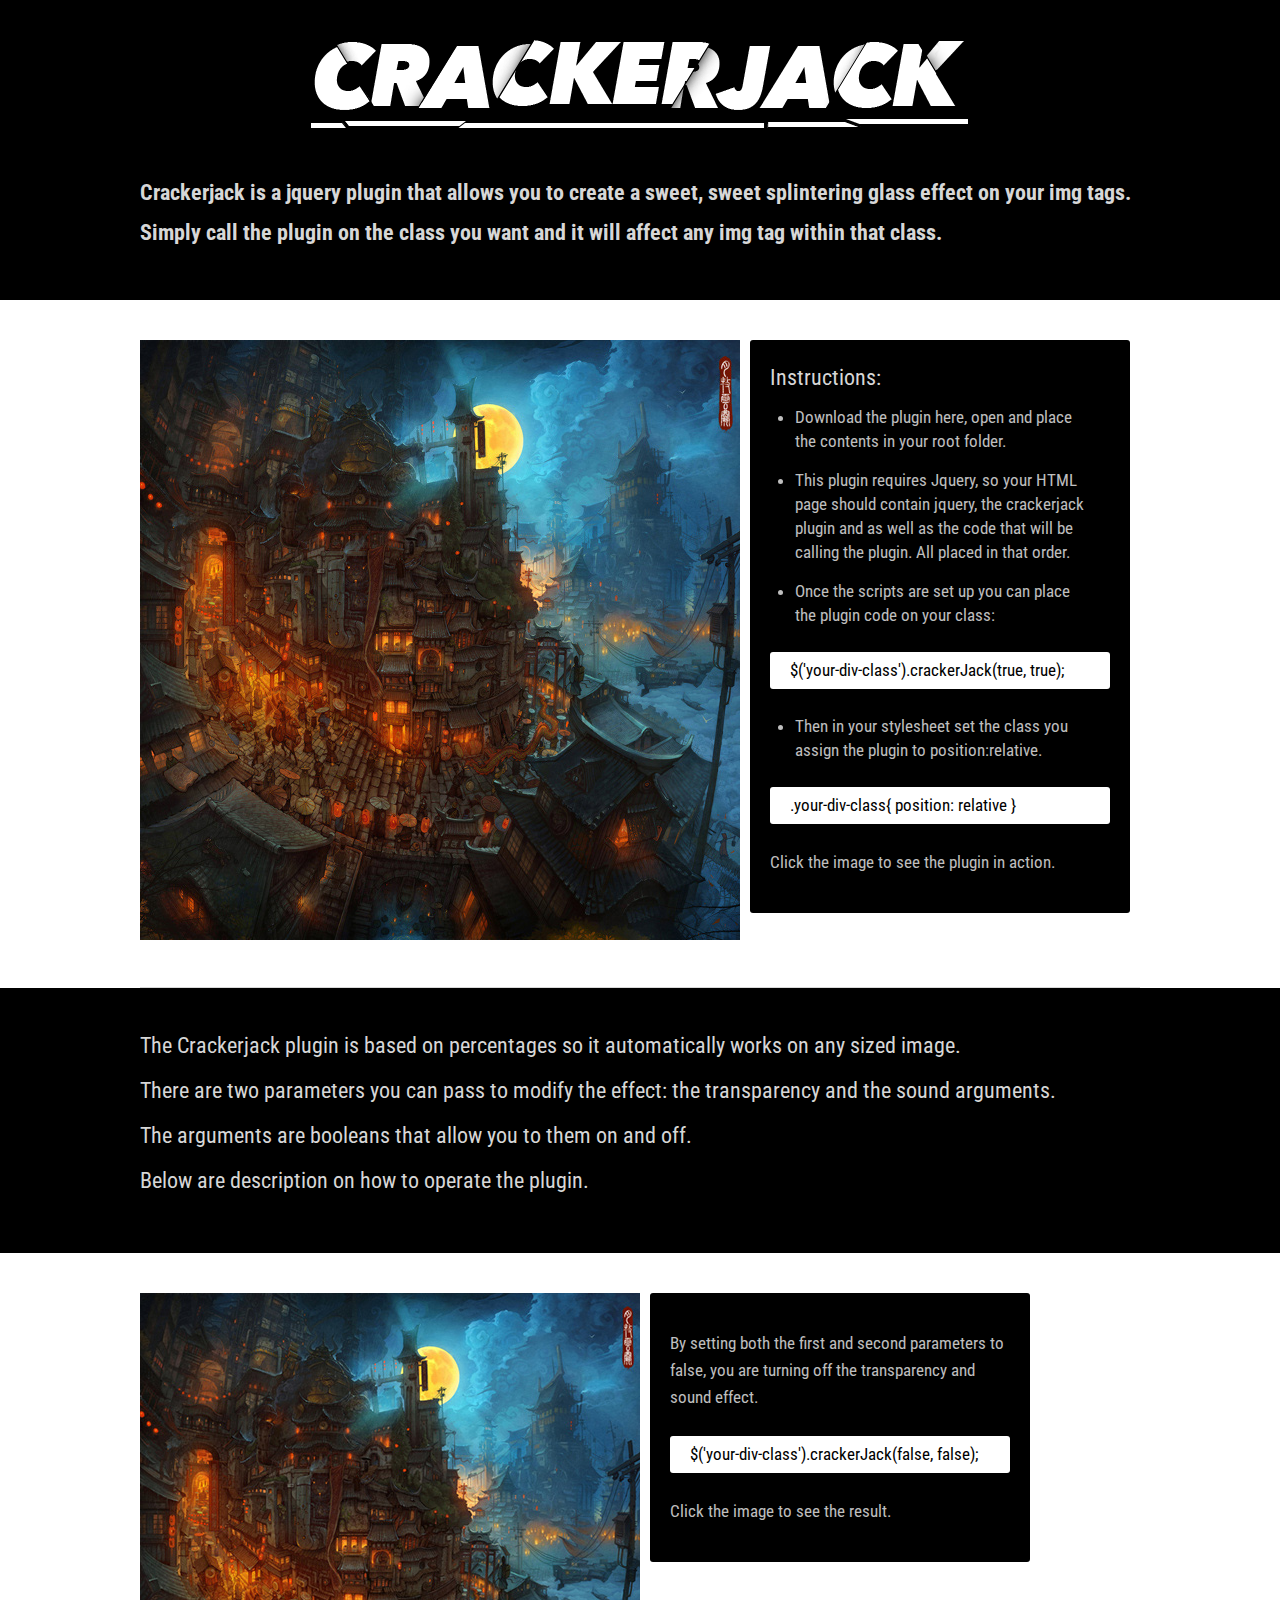
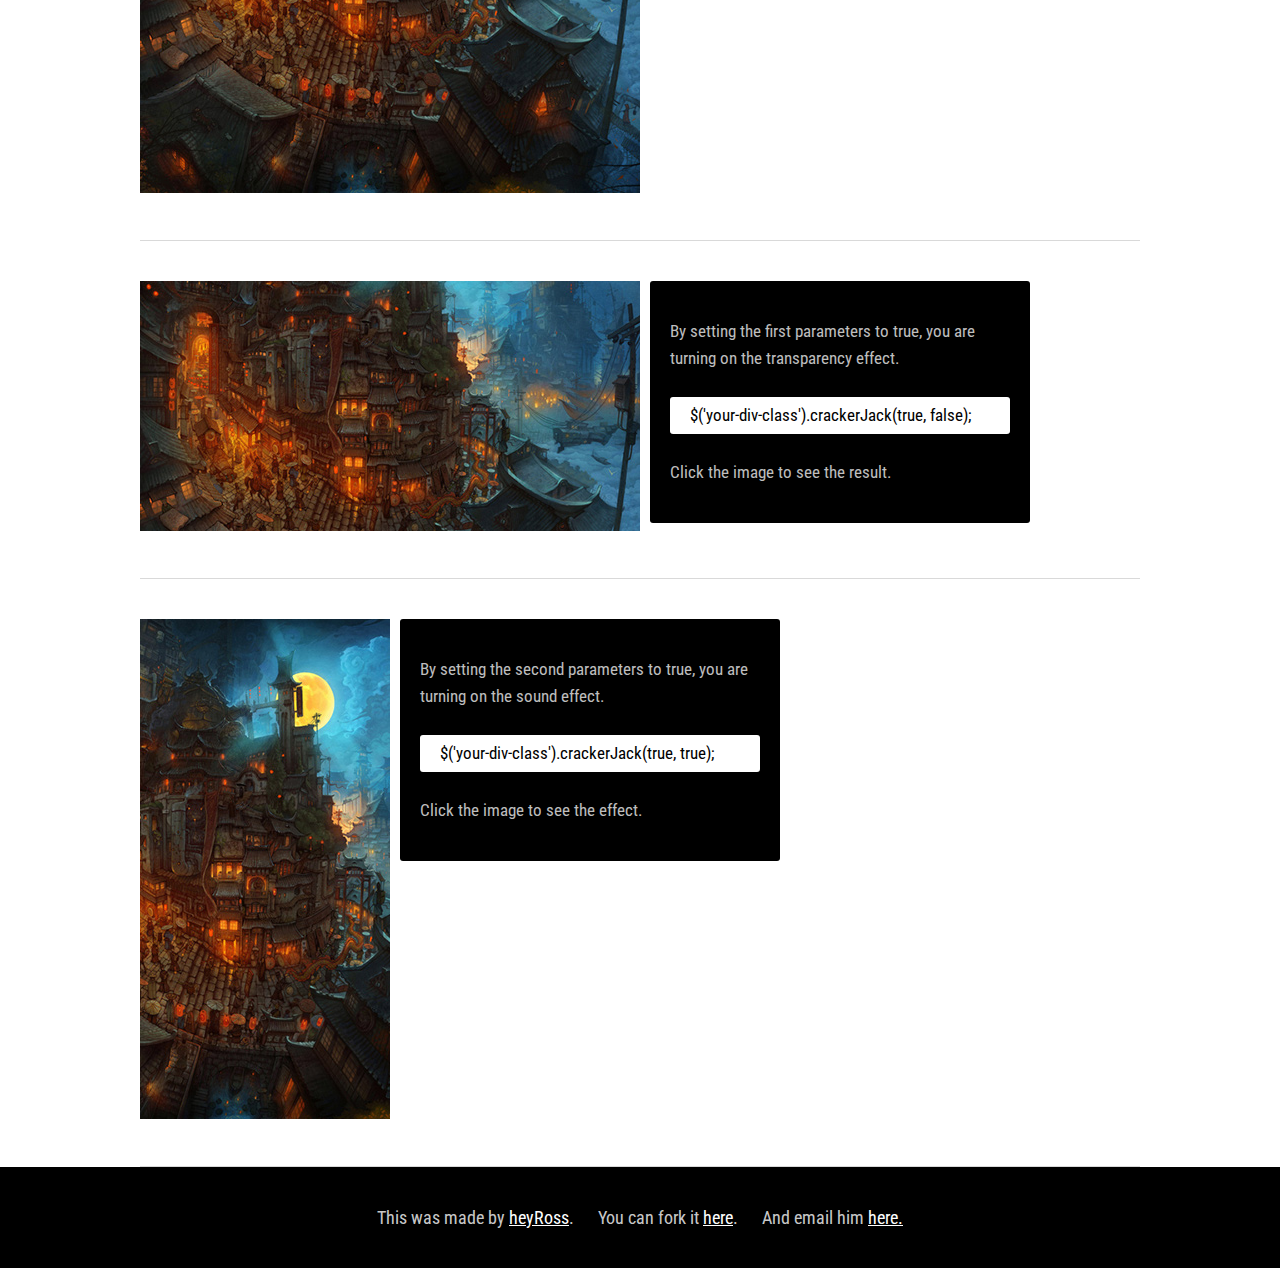
==== commit 2c02aeaa: "Merge pull request #1 from heyrossbutcher/imageVersion" ====
--- a/index.html
+++ b/index.html
@@ -89,7 +89,7 @@
 		<footer>
 		<span class="spacer">This was made by <a href="http://www.rossbutcher.ca" target="blank">heyRoss</a>.</span>
 		<span class="spacer">You can fork it <a href="http://www.rossbutcher.ca" target="blank">here</a>. </span>
-		And contact him <a href="mailto:heyrossbutcher@gmail.com">here.
+		And email him <a href="mailto:heyrossbutcher@gmail.com">here.
 		</footer>
 		
 	</div><!-- Wrapper ends -->
--- a/styles/crackerjack.css
+++ b/styles/crackerjack.css
@@ -0,0 +1 @@
+.hider{display:none}.box1,.box2,.box3,.box4,.box5,.box6,.box7,.box8,.box9,.box10,.box11,.box12,.box13,.box14,.box15,.box16,.box17,.box18,.box19,.box20,.box21,.box22{position:relative;margin:0;padding:0}.crack1{position:absolute;-webkit-animation:go_01 2.5s cubic-bezier(0.47, 0, 0.745, 0.715);-webkit-animation-fill-mode:both}@-webkit-keyframes go_01{0%{-webkit-clip-path:polygon(16% 0%, 28.1% 21%, 40.1% 33%, 50% 50%, 36% 40%, 22% 33%, 0% 16%, 0% 0%);padding-top:0}95%{-webkit-clip-path:polygon(16% 0%, 28.1% 21%, 40.1% 33%, 50% 49.9%, 36% 40%, 22% 33%, 0% 15.5%, 0% 0%);padding-top:0}100%{-webkit-clip-path:polygon(16% 0.5%, 27.5% 21%, 40% 33%, 50% 49.5%, 36% 40%, 22% 33%, 0% 16%, 0% 0%);padding-top:5px}}.crack2{position:absolute;-webkit-animation:go_02 2.5s cubic-bezier(0.47, 0, 0.745, 0.715);-webkit-animation-fill-mode:both}@-webkit-keyframes go_02{0%{-webkit-clip-path:polygon(33% 0%, 40.1% 18%, 45.1% 30%, 50% 50%, 40% 33%, 28% 21%, 16% 0%, 24% 0%)}95%{-webkit-clip-path:polygon(33% 0%, 40.1% 18%, 45.1% 30%, 50% 50%, 40% 33%, 28% 21%, 16% 0%, 24% 0%)}100%{-webkit-clip-path:polygon(31.9% 0.5%, 39.65% 18%, 44.9% 30%, 50% 50%, 40% 33%, 28% 21%, 16% 0%, 24% 0%)}}.crack3{position:absolute;-webkit-animation:go_03 2.5s cubic-bezier(0.47, 0, 0.745, 0.715);-webkit-animation-fill-mode:both}@-webkit-keyframes go_03{0%{-webkit-clip-path:polygon(50% 0%, 50.1% 16%, 50.1% 33%, 50% 50%, 45% 30%, 40% 18%, 33% 0%, 41% 0%);padding-top:0}95%{-webkit-clip-path:polygon(49.5% 0%, 50.1% 16%, 50.1% 33%, 50% 50%, 45.1% 30%, 40% 18%, 33.5% 0%, 41% 0%);padding-top:0}100%{-webkit-clip-path:polygon(49% 0%, 50% 16%, 50% 33%, 50% 50%, 45% 30%, 40.2% 18%, 34% 2%, 41% 0.3%);padding-top:5px}}.crack4{position:absolute;-webkit-animation:go_04 2.5s cubic-bezier(0.47, 0, 0.745, 0.715);-webkit-animation-fill-mode:both}@-webkit-keyframes go_04{0%{-webkit-clip-path:polygon(66% 0%, 60.1% 18%, 55.1% 30%, 50% 50%, 50% 33%, 50% 16%, 50% 0%, 58% 0%)}95%{-webkit-clip-path:polygon(66% 0%, 59.5% 18%, 54.8% 30%, 50% 50%, 50% 33%, 50% 16%, 50% 0%, 58% 0%)}100%{-webkit-clip-path:polygon(65% 0%, 60% 18%, 54.6% 30%, 50% 50%, 50.1% 33%, 50.25% 16%, 52% 0.15%, 54% 1%)}}.crack5{position:absolute;-webkit-animation:go_05 2.5s cubic-bezier(0.47, 0, 0.745, 0.715);-webkit-animation-fill-mode:both}@-webkit-keyframes go_05{0%{-webkit-clip-path:polygon(83% 0%, 72.1% 21%, 58.1% 33%, 50% 50%, 55% 30%, 60% 18%, 66% 0%, 74% 0%);padding-bottom:0}95%{-webkit-clip-path:polygon(83% 0%, 72.1% 21%, 58.1% 33%, 50% 50%, 55% 30%, 60% 18%, 66% 0%, 74% 0%);padding-bottom:0}100%{-webkit-clip-path:polygon(81.5% 1.6%, 72% 21%, 57.8% 33.2%, 50% 50%, 55% 30%, 60% 18%, 66% 0%, 81.5% 0%);padding-bottom:5px}}.crack6{position:absolute;-webkit-animation:go_06 2.5s cubic-bezier(0.47, 0, 0.745, 0.715);-webkit-animation-fill-mode:both}@-webkit-keyframes go_06{0%{-webkit-clip-path:polygon(100% 0%, 100% 16%, 77% 33.1%, 63% 40.1%, 50% 50%, 58% 33%, 72% 21%, 83% 0%);padding-left:0}95%{-webkit-clip-path:polygon(100% 0%, 100% 16%, 77% 32.5%, 63% 40.1%, 50% 50%, 58% 33%, 72% 21%, 83% 0%);padding-left:0}100%{-webkit-clip-path:polygon(97% 1%, 100% 16%, 77% 32%, 63% 40%, 50% 50%, 58% 33%, 72% 21%, 83% 0%);padding-left:5px}}.crack7{position:absolute;-webkit-animation:go_07 2.5s cubic-bezier(0.47, 0, 0.745, 0.715);-webkit-animation-fill-mode:both}@-webkit-keyframes go_07{0%{-webkit-clip-path:polygon(100% 16%, 100% 25%, 100% 33%, 80% 40.1%, 64.1% 45%, 50% 50%, 63% 40%, 77% 33%);padding-right:0}95%{-webkit-clip-path:polygon(100% 16%, 100% 25%, 100% 32%, 80% 39.9%, 64.1% 45%, 50% 50%, 63% 40%, 77% 33%);padding-right:0}100%{-webkit-clip-path:polygon(100% 16%, 100% 26%, 100% 32.5%, 80% 39.8%, 64% 45%, 50% 50%, 63% 40%, 77% 33%);padding-right:5px}}.crack8{position:absolute;-webkit-animation:go_08 2.5s cubic-bezier(0.47, 0, 0.745, 0.715);-webkit-animation-fill-mode:both}@-webkit-keyframes go_08{0%{-webkit-clip-path:polygon(100% 33%, 100% 44%, 100% 50%, 83% 50.1%, 66% 50%, 50% 50%, 64% 45%, 80% 40%)}95%{-webkit-clip-path:polygon(100% 33%, 100% 44%, 100% 50%, 83% 50.1%, 66% 49.5%, 50% 50%, 64% 45%, 80% 40%)}100%{-webkit-clip-path:polygon(100% 33%, 100% 44%, 100% 50%, 83% 50%, 66% 49.8%, 50.4% 50%, 64% 45%, 80% 40%)}}.crack9{position:absolute;-webkit-animation:go_09 2.5s cubic-bezier(0.47, 0, 0.745, 0.715);-webkit-animation-fill-mode:both}@-webkit-keyframes go_09{0%{-webkit-clip-path:polygon(100% 50%, 100% 58%, 100% 66%, 80% 60.1%, 64% 60.1%, 50% 50%, 66% 50%, 83% 50%);padding-right:0}95%{-webkit-clip-path:polygon(100% 50%, 100% 58%, 100% 66%, 80% 60.1%, 64% 59.9%, 50% 50%, 66% 50%, 83% 50%);padding-right:0}100%{-webkit-clip-path:polygon(100% 50%, 100% 58%, 100% 66%, 80% 59.8%, 64% 59.8%, 50% 50%, 66% 50%, 83% 50%);padding-right:3px}}.crack10{position:absolute;-webkit-animation:go_10 2.5s cubic-bezier(0.47, 0, 0.745, 0.715);-webkit-animation-fill-mode:both}@-webkit-keyframes go_10{0%{-webkit-clip-path:polygon(100% 66%, 100% 74%, 100% 83%, 76.9% 70%, 63% 64.1%, 50% 50%, 64% 60%, 80% 60%);padding-top:0}95%{-webkit-clip-path:polygon(100% 66%, 100% 74%, 100% 83%, 76.9% 70%, 63% 64.1%, 50% 50%, 64% 60%, 80% 60%);padding-top:0}100%{-webkit-clip-path:polygon(100% 66%, 100% 74%, 100% 83%, 77% 70%, 63% 63.7%, 50% 50%, 64% 60%, 80% 60%);padding-top:10px}}.crack11{position:absolute;-webkit-animation:go_11 2.5s cubic-bezier(0.47, 0, 0.745, 0.715);-webkit-animation-fill-mode:both}@-webkit-keyframes go_11{0%{-webkit-clip-path:polygon(100% 83%, 100% 100%, 83% 100%, 71.9% 75%, 58% 66.1%, 50% 50%, 63% 64%, 77% 70%)}95%{-webkit-clip-path:polygon(100% 83%, 100% 100%, 83% 99%, 71.9% 75%, 58% 66.1%, 50% 50%, 63% 64%, 77% 70%)}100%{-webkit-clip-path:polygon(100% 84%, 100% 100%, 84% 98%, 72% 75%, 58% 66%, 50% 50%, 63% 64%, 77% 68.6%)}}.crack12{position:absolute;-webkit-animation:go_12 2.5s cubic-bezier(0.47, 0, 0.745, 0.715);-webkit-animation-fill-mode:both}@-webkit-keyframes go_12{0%{-webkit-clip-path:polygon(72% 75%, 83% 100%, 74% 100%, 66% 100%, 59.9% 80%, 54.9% 70%, 50% 50%, 58% 66%)}95%{-webkit-clip-path:polygon(72% 75%, 83% 100%, 74% 100%, 66% 100%, 59.9% 80%, 54.9% 70%, 50% 50%, 58% 66%)}100%{-webkit-clip-path:polygon(72% 75%, 83% 100%, 74% 100%, 66% 100%, 60% 80%, 55% 70%, 50% 50%, 57.7% 66%)}}.crack13{position:absolute;-webkit-animation:go_13 2.5s cubic-bezier(0.47, 0, 0.745, 0.715);-webkit-animation-fill-mode:both}@-webkit-keyframes go_13{0%{-webkit-clip-path:polygon(60% 80%, 66% 100%, 58% 100%, 49.9% 100%, 50% 83%, 49.9% 66%, 50% 50%, 55% 70%);padding-bottom:0}95%{-webkit-clip-path:polygon(60% 80%, 66% 100%, 58% 100%, 49.9% 100%, 50% 83%, 49.9% 66%, 50% 51%, 55% 65%);padding-bottom:0}100%{-webkit-clip-path:polygon(59.9% 80%, 65% 100%, 58% 100%, 50% 100%, 50% 83%, 50% 66%, 50% 53.5%, 55% 70%);padding-bottom:10px}}.crack14{position:absolute;-webkit-animation:go_14 2.5s cubic-bezier(0.47, 0, 0.745, 0.715);-webkit-animation-fill-mode:both}@-webkit-keyframes go_14{0%{-webkit-clip-path:polygon(50% 50%, 50% 66%, 50% 83%, 50% 100%, 41% 100%, 33% 100%, 39.9% 80%, 45% 70%)}95%{-webkit-clip-path:polygon(50% 50%, 50% 66%, 50% 83%, 50% 100%, 41% 100%, 33% 100%, 39.9% 80%, 45% 70%)}100%{-webkit-clip-path:polygon(50% 50%, 49.8% 66%, 49.6% 83%, 49% 98%, 25% 100%, 33% 100%, 40% 80%, 45% 70%)}}.crack15{position:absolute;-webkit-animation:go_15 2.5s cubic-bezier(0.47, 0, 0.745, 0.715);-webkit-animation-fill-mode:both}@-webkit-keyframes go_15{0%{-webkit-clip-path:polygon(50% 50%, 45.1% 70%, 40% 80%, 33% 100%, 24% 100%, 16% 100%, 27.9% 75%, 40% 66%)}95%{-webkit-clip-path:polygon(49.9% 50%, 45.1% 70%, 40% 80%, 33% 100%, 24% 100%, 16.5% 100%, 27.9% 75%, 40% 66%)}100%{-webkit-clip-path:polygon(49.85% 50%, 44.5% 70%, 40% 80%, 31% 100%, 24% 100%, 16% 100%, 28% 75.4%, 40% 66%)}}.crack16{position:absolute;-webkit-animation:go_16 2.5s cubic-bezier(0.47, 0, 0.745, 0.715);-webkit-animation-fill-mode:both}@-webkit-keyframes go_16{0%{-webkit-clip-path:polygon(50% 50%, 40% 66.1%, 28% 75%, 16% 100%, 0% 100%, 0% 83%, 22% 69.9%, 36% 66%)}95%{-webkit-clip-path:polygon(50% 50%, 40% 66.1%, 28% 75%, 16% 100%, 0% 100%, 0% 83%, 22% 69.9%, 36% 66%)}100%{-webkit-clip-path:polygon(50% 50%, 40% 66%, 27.5% 74.75%, 14% 99.6%, 0% 100%, 0% 83%, 22% 70%, 36% 66%)}}.crack17{position:absolute;-webkit-animation:go_17 2.5s cubic-bezier(0.47, 0, 0.745, 0.715);-webkit-animation-fill-mode:both}@-webkit-keyframes go_17{0%{-webkit-clip-path:polygon(50% 50%, 36% 66.1%, 22% 70%, 0% 83%, 0% 74%, 0% 66%, 18% 59.9%, 34% 60%);padding-left:0}95%{-webkit-clip-path:polygon(50% 50%, 36% 66.1%, 22% 70%, 0% 83%, 0% 74%, 0% 66%, 18% 59.9%, 34% 60%);padding-left:0}100%{-webkit-clip-path:polygon(49% 51%, 36% 65.5%, 22% 70%, 0% 82.5%, 0% 74%, 0% 66%, 18% 60%, 34% 60%);padding-left:5px}}.crack18{position:absolute;-webkit-animation:go_18 2.5s cubic-bezier(0.47, 0, 0.745, 0.715);-webkit-animation-fill-mode:both}@-webkit-keyframes go_18{0%{-webkit-clip-path:polygon(50% 50%, 34% 60.1%, 18% 60%, 0% 66%, 0% 58%, 0% 50%, 16% 50%, 32% 50%);padding-left:0}95%{-webkit-clip-path:polygon(50% 50%, 34% 60.1%, 18% 60%, 0% 65.5%, 0% 58%, 0% 50%, 16% 50%, 32% 50.3%);padding-left:0}100%{-webkit-clip-path:polygon(50% 50%, 34% 60%, 18% 60%, 0% 64%, 0% 58%, 0% 50%, 16% 50%, 32% 51%);padding-left:5px}}.crack19{position:absolute;-webkit-animation:go_19 2.5s cubic-bezier(0.47, 0, 0.745, 0.715);-webkit-animation-fill-mode:both}@-webkit-keyframes go_19{0%{-webkit-clip-path:polygon(34% 45%, 50% 50%, 32% 50%, 16% 50%, 0% 50%, 0% 41%, 0% 33%, 18% 39.9%)}95%{-webkit-clip-path:polygon(34% 45%, 50% 50%, 32% 50%, 16% 50%, 0% 50%, 0% 41%, 0% 33%, 18% 39.9%)}100%{-webkit-clip-path:polygon(34% 45%, 49% 50%, 33% 50%, 16% 49.6%, 0% 50%, 1% 41%, 0% 34%, 18% 40%)}}.crack20{position:absolute;-webkit-animation:go_20 2.5s cubic-bezier(0.47, 0, 0.745, 0.715);-webkit-animation-fill-mode:both}@-webkit-keyframes go_20{0%{-webkit-clip-path:polygon(36% 39.9%, 50% 50%, 34% 45.1%, 18% 40%, 0% 33%, 0% 24%, 0% 16%, 22% 32.9%);padding-right:0}95%{-webkit-clip-path:polygon(36% 39.9%, 50% 50%, 34% 45.1%, 18% 40%, 0% 33%, 0% 24%, 0% 16%, 22% 32.9%);padding-right:0}100%{-webkit-clip-path:polygon(36% 40%, 50% 50%, 34% 45%, 18% 40%, 0% 33%, 0% 24%, 0% 18%, 22% 33%);padding-right:5px}}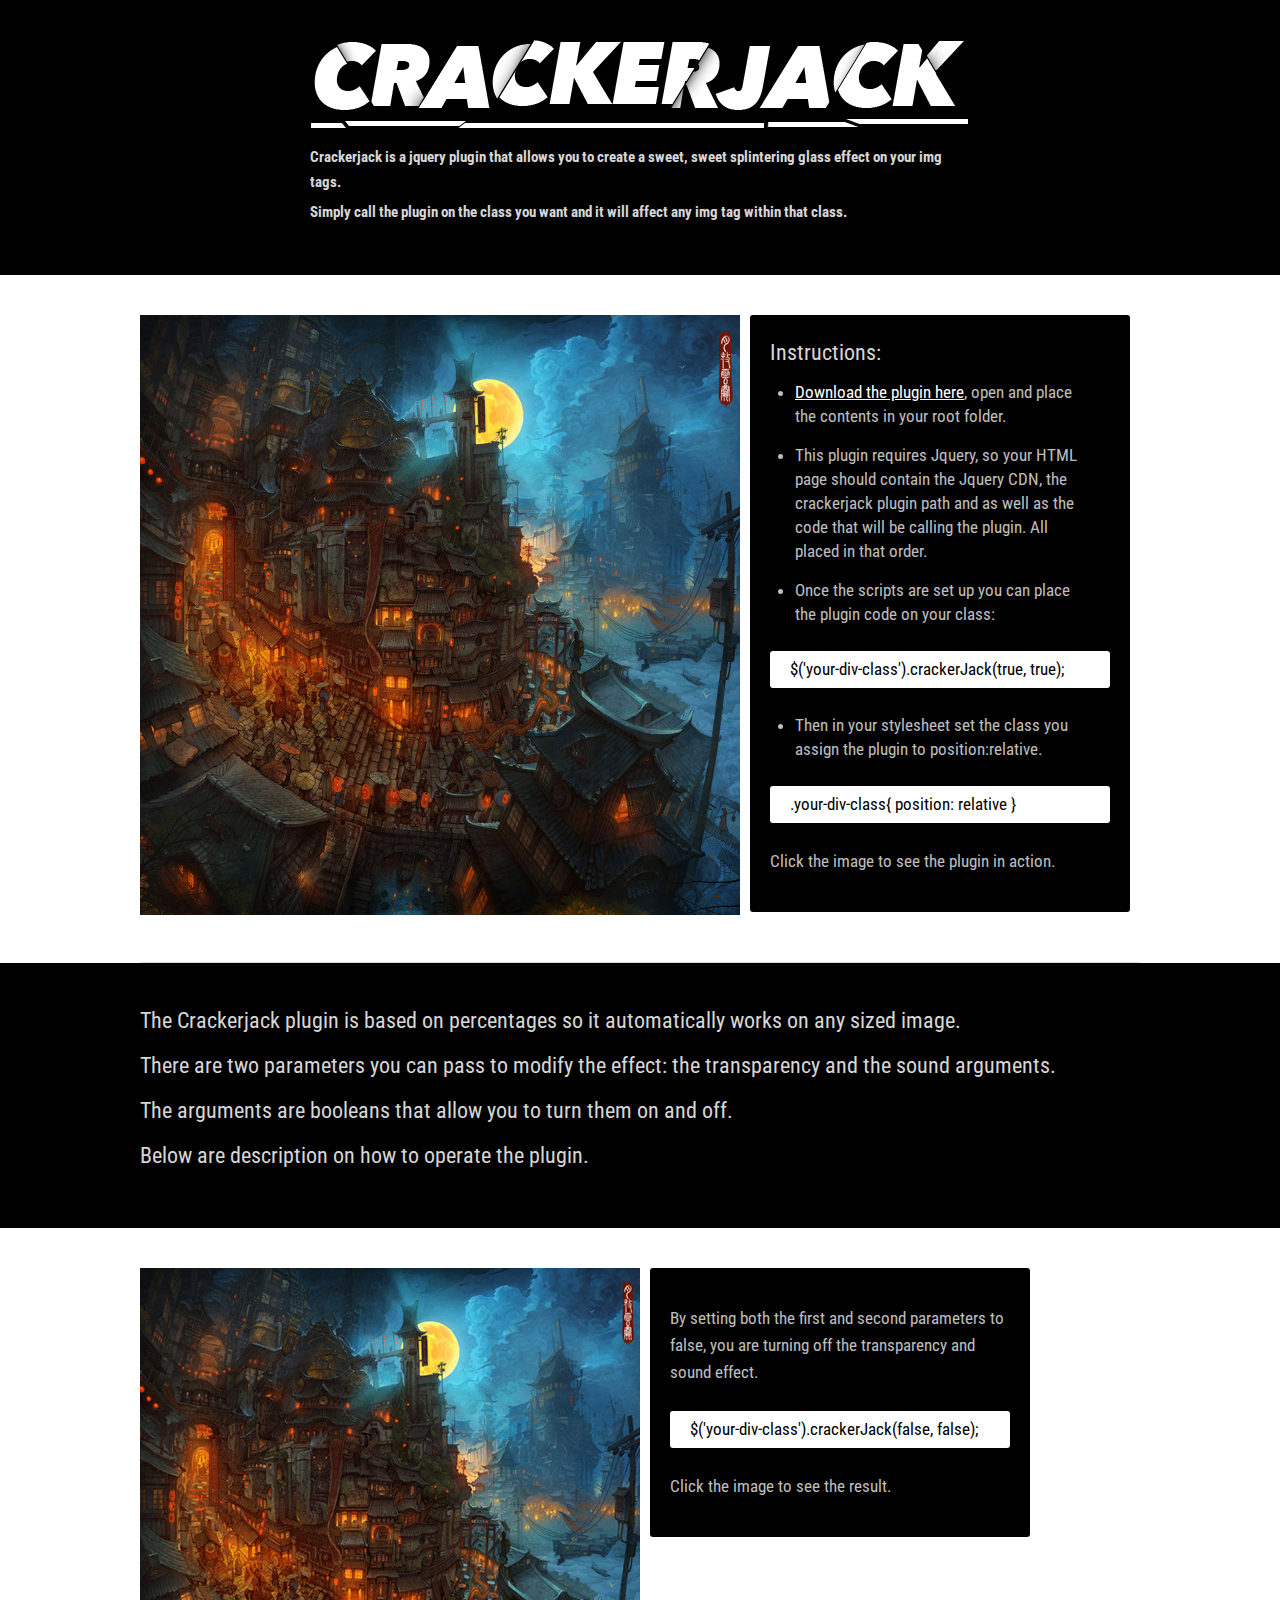
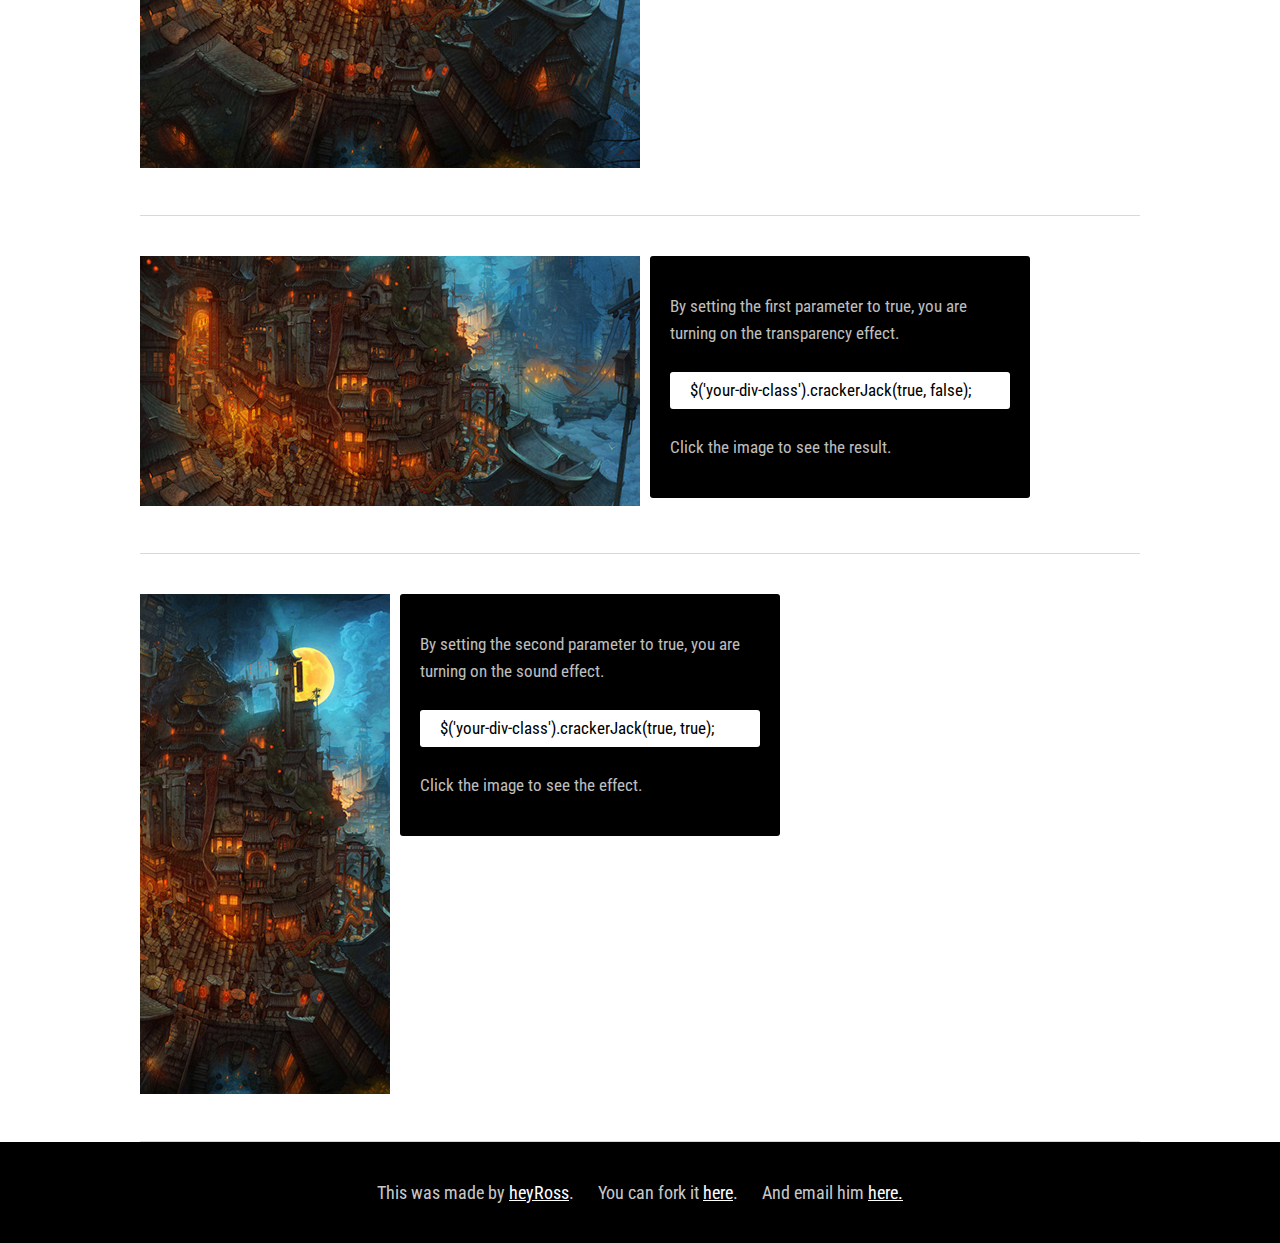
==== commit 89860a4c: "Design tweaks" ====
--- a/index.html
+++ b/index.html
@@ -14,7 +14,7 @@
 			<img src="images/crackerjack_logo-v2.png">
 		</header>
 		<div class="black main">
-			<div class="inner-wrapper clearfix">
+			<div class="inner-wrapper-head clearfix">
 				<h3>Crackerjack is a jquery plugin that allows you to create a sweet, sweet splintering glass effect on your img tags.</h3>
 <h3>Simply call the plugin on the class you want and it will affect any img tag within that class.</h3> 
 			</div>
@@ -27,8 +27,8 @@
 				<div class="desc">
 				<p class='heading'>Instructions:</p>
 				<ul>
-					<li>Download the plugin here, open and place the contents in your root folder.</li>
-					<li>This plugin requires Jquery, so your HTML page should contain jquery, the crackerjack plugin and as well as the code that will be calling the plugin. All placed in that order.</li>
+					<li><a href="https://github.com/heyrossbutcher/crackerjack-beta/blob/master/crackerjack.zip">Download the plugin here</a>, open and place the contents in your root folder.</li>
+					<li>This plugin requires Jquery, so your HTML page should contain the Jquery CDN, the crackerjack plugin path and as well as the code that will be calling the plugin. All placed in that order.</li>
 					<li>Once the scripts are set up you can place the plugin code on your class:</li>
 				</ul>
 				<p class = 'code'>$('your-div-class').crackerJack(true, true);</p>
@@ -44,7 +44,7 @@
 			<div class="inner-wrapper clearfix">
 				<p class='heading'>The Crackerjack plugin is based on percentages so it automatically works on any sized image.</p>
 				<p class='heading'>There are two parameters you can pass to modify the effect: the transparency and the sound arguments.</p>
-				<p class='heading'>The arguments are booleans that allow you to them on and off.</p> 
+				<p class='heading'>The arguments are booleans that allow you to turn them on and off.</p> 
 				<p class='heading'>Below are description on how to operate the plugin.</p>
 
 			</div>
@@ -67,7 +67,7 @@
 					<img src="images/img_2.jpg">
 				</div>
 				<div class="desc">
-					<p>By setting the first parameters to true, you are turning on the transparency effect.</p>
+					<p>By setting the first parameter to true, you are turning on the transparency effect.</p>
 					<p class = 'code'>$('your-div-class').crackerJack(true, false);</p>
 					<p>Click the image to see the result.</p>
 				</div>
@@ -79,7 +79,7 @@
 					<img src="images/img_3.jpg">
 				</div>
 				<div class="desc">
-					<p>By setting the second parameters to true, you are turning on the sound effect.</p>
+					<p>By setting the second parameter to true, you are turning on the sound effect.</p>
 					<p class = 'code'>$('your-div-class').crackerJack(true, true);</p>
 					<p>Click the image to see the effect.</p></p>
 				</div>
@@ -88,15 +88,15 @@
 
 		<footer>
 		<span class="spacer">This was made by <a href="http://www.rossbutcher.ca" target="blank">heyRoss</a>.</span>
-		<span class="spacer">You can fork it <a href="http://www.rossbutcher.ca" target="blank">here</a>. </span>
-		And email him <a href="mailto:heyrossbutcher@gmail.com">here.
+		<span class="spacer">You can fork it <a href="https://github.com/heyrossbutcher/crackerjack-beta" target="blank">here</a>. </span>
+		And email him <a href="mailto:heyrossbutcher@gmail.com?subject=Hey Ross">here.
 		</footer>
 		
 	</div><!-- Wrapper ends -->
 
 
 	<script src="https://ajax.googleapis.com/ajax/libs/jquery/1.10.2/jquery.min.js"></script>
-	<script src="script/jquery.crackerJack.js"></script>
-	<script src="script/script.js"></script>
+	<script src="http://www.rossbutcher.ca/hackeryou/week06/script/jquery.crackerjack.js"></script>
+	<script src="http://www.rossbutcher.ca/hackeryou/week06/script/script.js"></script>
 </body>
 </html>--- a/styles/styles.css
+++ b/styles/styles.css
@@ -1 +1 @@
-article,aside,details,figcaption,figure,footer,header,hgroup,nav,section,summary{display:block}audio,canvas,video{display:inline-block}audio:not([controls]){display:none;height:0}[hidden]{display:none}html{font-family:sans-serif;-webkit-text-size-adjust:100%;-ms-text-size-adjust:100%}a:focus{outline:thin dotted}a:active,a:hover{outline:0}h1{font-size:2em}abbr[title]{border-bottom:1px dotted}b,strong{font-weight:700}dfn{font-style:italic}mark{background:#ff0;color:#000}code,kbd,pre,samp{font-family:monospace,serif;font-size:1em}pre{white-space:pre-wrap;word-wrap:break-word}q{quotes:\201C \201D \2018 \2019}small{font-size:80%}sub,sup{font-size:75%;line-height:0;position:relative;vertical-align:baseline}sup{top:-0.5em}sub{bottom:-0.25em}img{border:0}svg:not(:root){overflow:hidden}fieldset{border:1px solid silver;margin:0 2px;padding:0.35em 0.625em 0.75em}button,input,select,textarea{font-family:inherit;font-size:100%;margin:0}button,input{line-height:normal}button,html input[type=button],input[type=reset],input[type=submit]{-webkit-appearance:button;cursor:pointer}button[disabled],input[disabled]{cursor:default}input[type=checkbox],input[type=radio]{box-sizing:border-box;padding:0}input[type=search]{-webkit-appearance:textfield;-moz-box-sizing:content-box;-webkit-box-sizing:content-box;box-sizing:content-box}input[type=search]::-webkit-search-cancel-button,input[type=search]::-webkit-search-decoration{-webkit-appearance:none}textarea{overflow:auto;vertical-align:top}table{border-collapse:collapse;border-spacing:0}body,figure{margin:0}legend,button::-moz-focus-inner,input::-moz-focus-inner{border:0;padding:0}.clearfix:after{visibility:hidden;display:block;font-size:0;content:" ";clear:both;height:0}*{-moz-box-sizing:border-box;-webkit-box-sizing:border-box;box-sizing:border-box}html,body{width:100%;height:100%;margin:0;padding:0;font-size:62.5%;font-family:'Roboto Condensed',sans-serif}.wrapper{max-width:100%;margin:0 auto;position:relative;background-image:url('../images/tex_1.jpg')}h3{padding:0;margin:5px 0;font-size:2.2rem;line-height:3.5rem;color:rgba(255,255,255,0.85)}.heading{margin:0 0 10px 0;padding:0;font-size:2.2rem;line-height:3.5rem;color:rgba(255,255,255,0.85)}header{background:#000;text-align:center;padding-top:40px}.black{background:#000;color:rgba(255,255,255,0.8);max-width:100%;background-color:#000}.white{background:#fff;color:rgba(0,0,0,0.8);max-width:100%;position:relative}.white img{width:100%;padding:0;margin:0}.main{font-size:1.6rem;line-height:2.5rem}.inner-wrapper{max-width:1000px;padding:40px 0 45px 0;margin:0 auto;position:relative}.desc{float:left;padding-left:25px;margin:0 10px;padding:20px;display:inline-block;max-width:38%;background:#000;color:rgba(255,255,255,0.75);border-radius:3px;font-size:1.7rem;line-height:2.7rem}.desc ul{margin:0;padding:0 25px}.desc li{margin-bottom:15px;font-size:1.7rem;line-height:2.4rem}.desc .code{background:#fff;color:#000;font-size:1.7rem;line-height:2.7rem;padding:5px 20px;border-radius:3px;margin:25px 0}.bb{border-bottom:1px solid rgba(0,0,0,0.15)}footer{font-size:1.8rem;background:#000;color:rgba(255,255,255,0.8);text-align:center;padding:40px 0}footer .spacer{padding-right:20px}.cr_ex{width:100%;padding:0 200px}.img_holder1{position:relative;float:left}.img_holder1 img{margin:0 auto}.img_holder2{position:relative;float:left;max-width:50%;display:inline}.img_holder3{position:relative;float:left;max-width:50%;display:inline}.img_holder4{position:relative;float:left;max-width:50%;display:inline}a:link{text-decoration:underline;color:white}a:hover{text-decoration:none}a:visited{color:white}+article,aside,details,figcaption,figure,footer,header,hgroup,nav,section,summary{display:block}audio,canvas,video{display:inline-block}audio:not([controls]){display:none;height:0}[hidden]{display:none}html{font-family:sans-serif;-webkit-text-size-adjust:100%;-ms-text-size-adjust:100%}a:focus{outline:thin dotted}a:active,a:hover{outline:0}h1{font-size:2em}abbr[title]{border-bottom:1px dotted}b,strong{font-weight:700}dfn{font-style:italic}mark{background:#ff0;color:#000}code,kbd,pre,samp{font-family:monospace,serif;font-size:1em}pre{white-space:pre-wrap;word-wrap:break-word}q{quotes:\201C \201D \2018 \2019}small{font-size:80%}sub,sup{font-size:75%;line-height:0;position:relative;vertical-align:baseline}sup{top:-0.5em}sub{bottom:-0.25em}img{border:0}svg:not(:root){overflow:hidden}fieldset{border:1px solid silver;margin:0 2px;padding:0.35em 0.625em 0.75em}button,input,select,textarea{font-family:inherit;font-size:100%;margin:0}button,input{line-height:normal}button,html input[type=button],input[type=reset],input[type=submit]{-webkit-appearance:button;cursor:pointer}button[disabled],input[disabled]{cursor:default}input[type=checkbox],input[type=radio]{box-sizing:border-box;padding:0}input[type=search]{-webkit-appearance:textfield;-moz-box-sizing:content-box;-webkit-box-sizing:content-box;box-sizing:content-box}input[type=search]::-webkit-search-cancel-button,input[type=search]::-webkit-search-decoration{-webkit-appearance:none}textarea{overflow:auto;vertical-align:top}table{border-collapse:collapse;border-spacing:0}body,figure{margin:0}legend,button::-moz-focus-inner,input::-moz-focus-inner{border:0;padding:0}.clearfix:after{visibility:hidden;display:block;font-size:0;content:" ";clear:both;height:0}*{-moz-box-sizing:border-box;-webkit-box-sizing:border-box;box-sizing:border-box}html,body{width:100%;height:100%;margin:0;padding:0;font-size:62.5%;font-family:'Roboto Condensed',sans-serif}.wrapper{max-width:100%;margin:0 auto;position:relative;background-image:url('../images/tex_1.jpg')}h3{padding:0;margin:5px 170px;font-size:1.5rem;line-height:2.5rem;color:rgba(255,255,255,0.85)}.inner-wrapper-head{max-width:1000px;padding:10px 0 45px 0;margin:0 auto;position:relative}.heading{margin:0 0 10px 0;padding:0;font-size:2.2rem;line-height:3.5rem;color:rgba(255,255,255,0.85)}header{background:#000;text-align:center;padding-top:40px}.black{background:#000;color:rgba(255,255,255,0.8);max-width:100%;background-color:#000}.white{background:#fff;color:rgba(0,0,0,0.8);max-width:100%;position:relative}.white img{width:100%;padding:0;margin:0}.main{font-size:1.6rem;line-height:2.5rem}.inner-wrapper{max-width:1000px;padding:40px 0 45px 0;margin:0 auto;position:relative}.desc{float:left;padding-left:25px;margin:0 10px;padding:20px;display:inline-block;max-width:38%;background:#000;color:rgba(255,255,255,0.75);border-radius:3px;font-size:1.7rem;line-height:2.7rem}.desc ul{margin:0;padding:0 25px}.desc li{margin-bottom:15px;font-size:1.7rem;line-height:2.4rem}.desc .code{background:#fff;color:#000;font-size:1.7rem;line-height:2.7rem;padding:5px 20px;border-radius:3px;margin:25px 0}.bb{border-bottom:1px solid rgba(0,0,0,0.15)}footer{font-size:1.8rem;background:#000;color:rgba(255,255,255,0.8);text-align:center;padding:40px 0}footer .spacer{padding-right:20px}.cr_ex{width:100%;padding:0 200px}.img_holder1{position:relative;float:left}.img_holder1 img{margin:0 auto}.img_holder2{position:relative;float:left;max-width:50%;display:inline}.img_holder3{position:relative;float:left;max-width:50%;display:inline}.img_holder4{position:relative;float:left;max-width:50%;display:inline}a:link{text-decoration:underline;color:white}a:hover{text-decoration:none}a:visited{color:white}